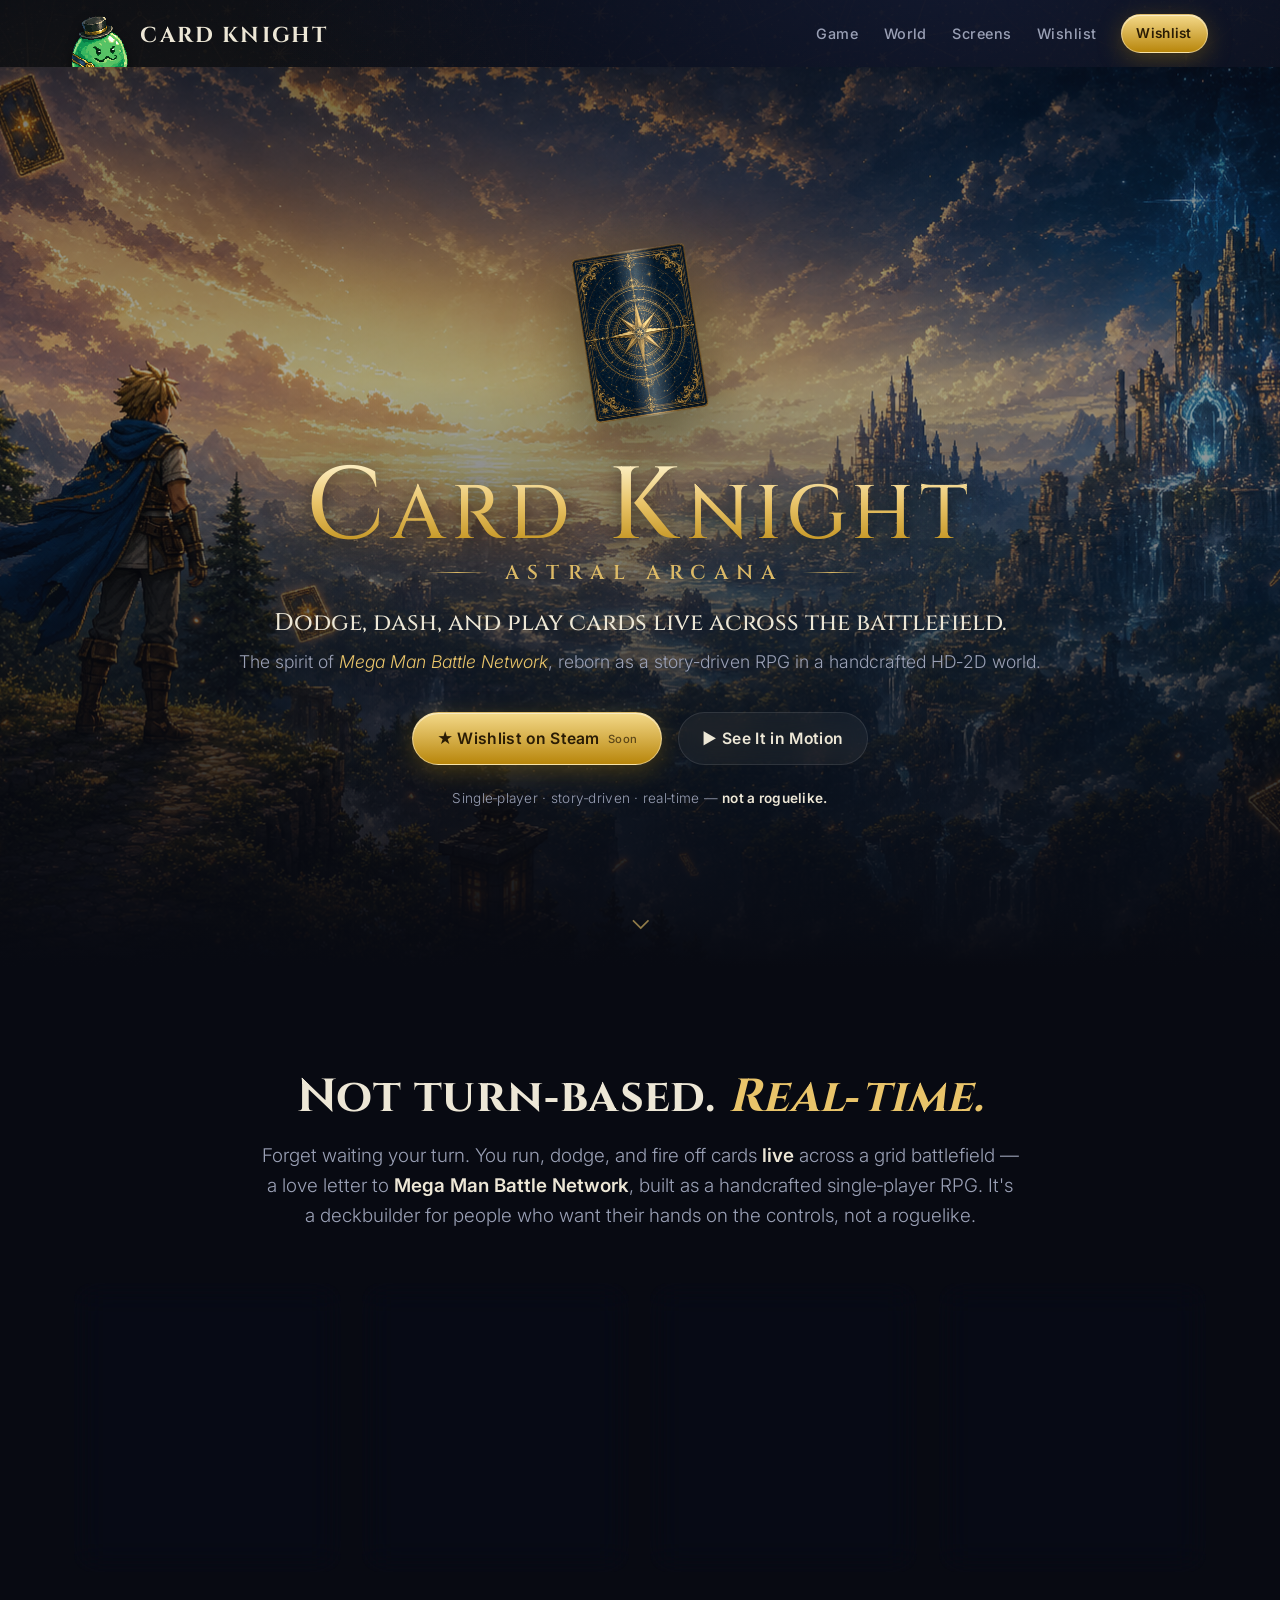
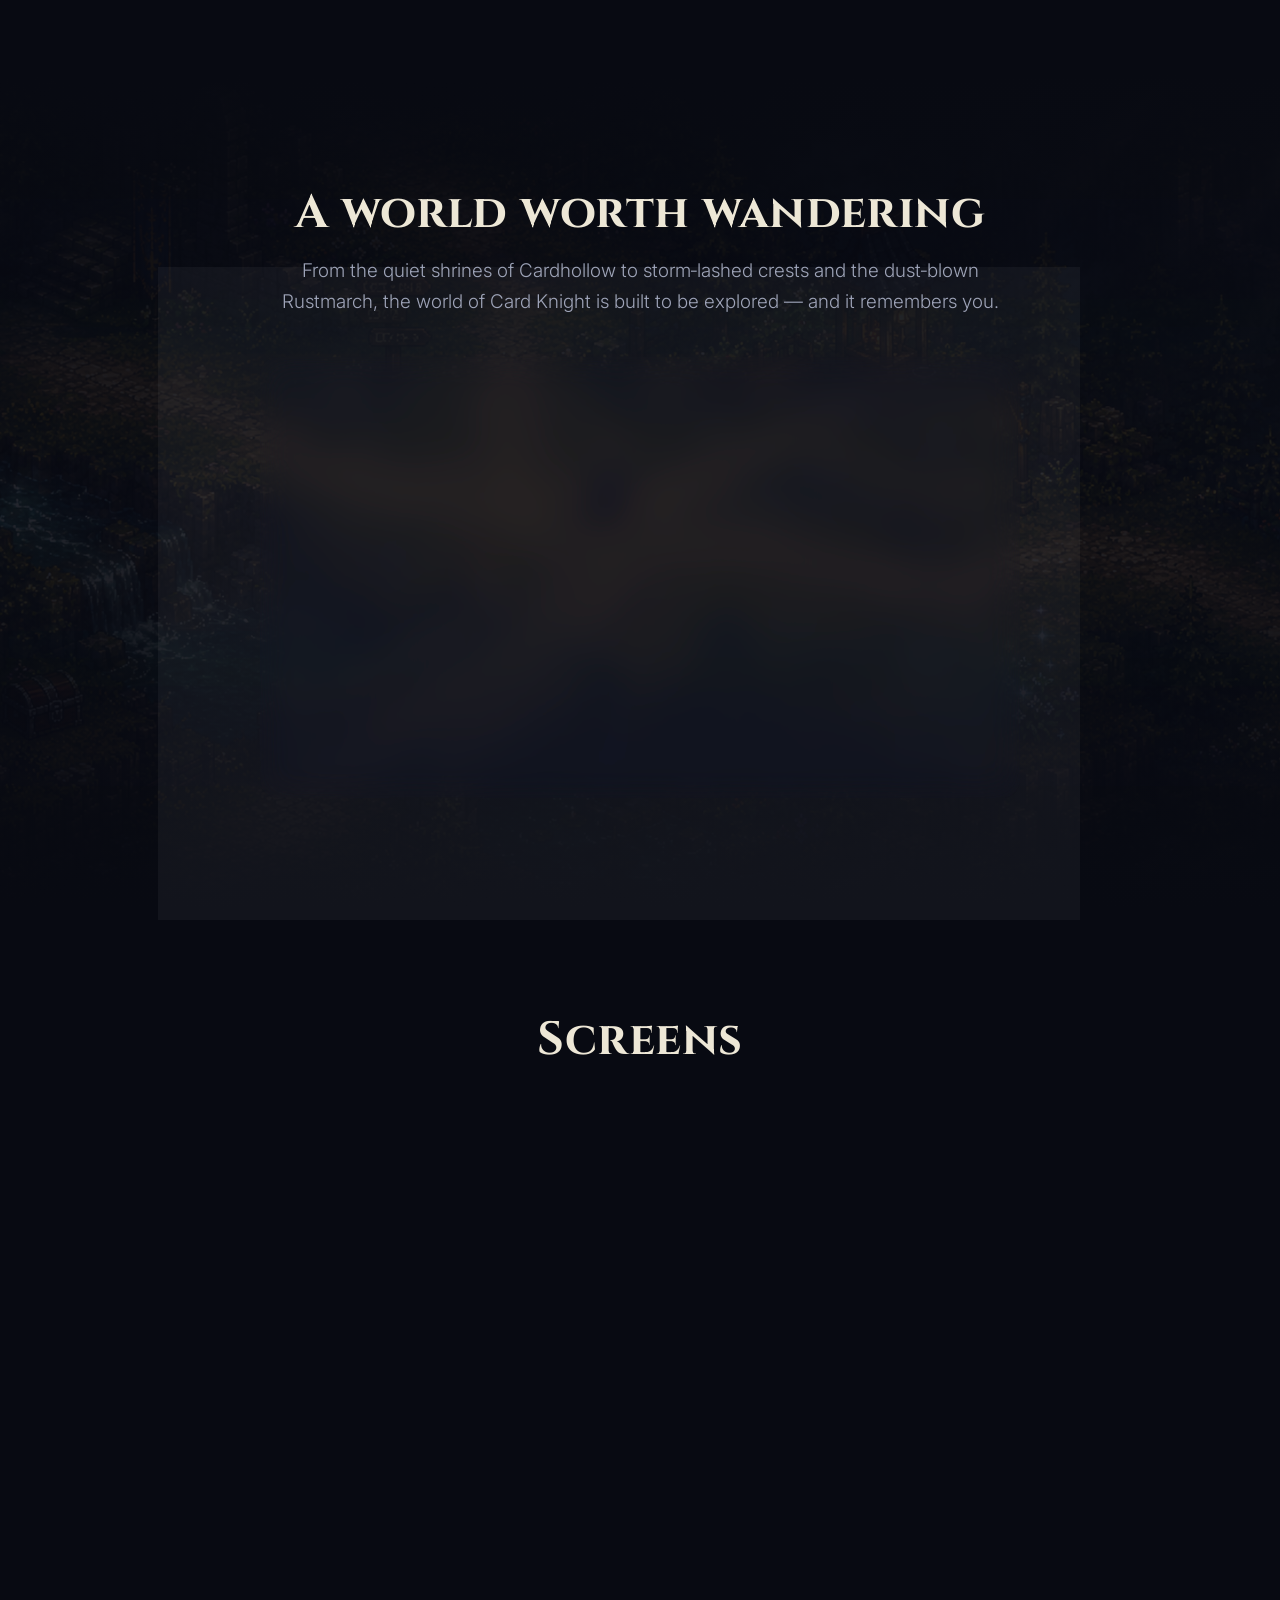
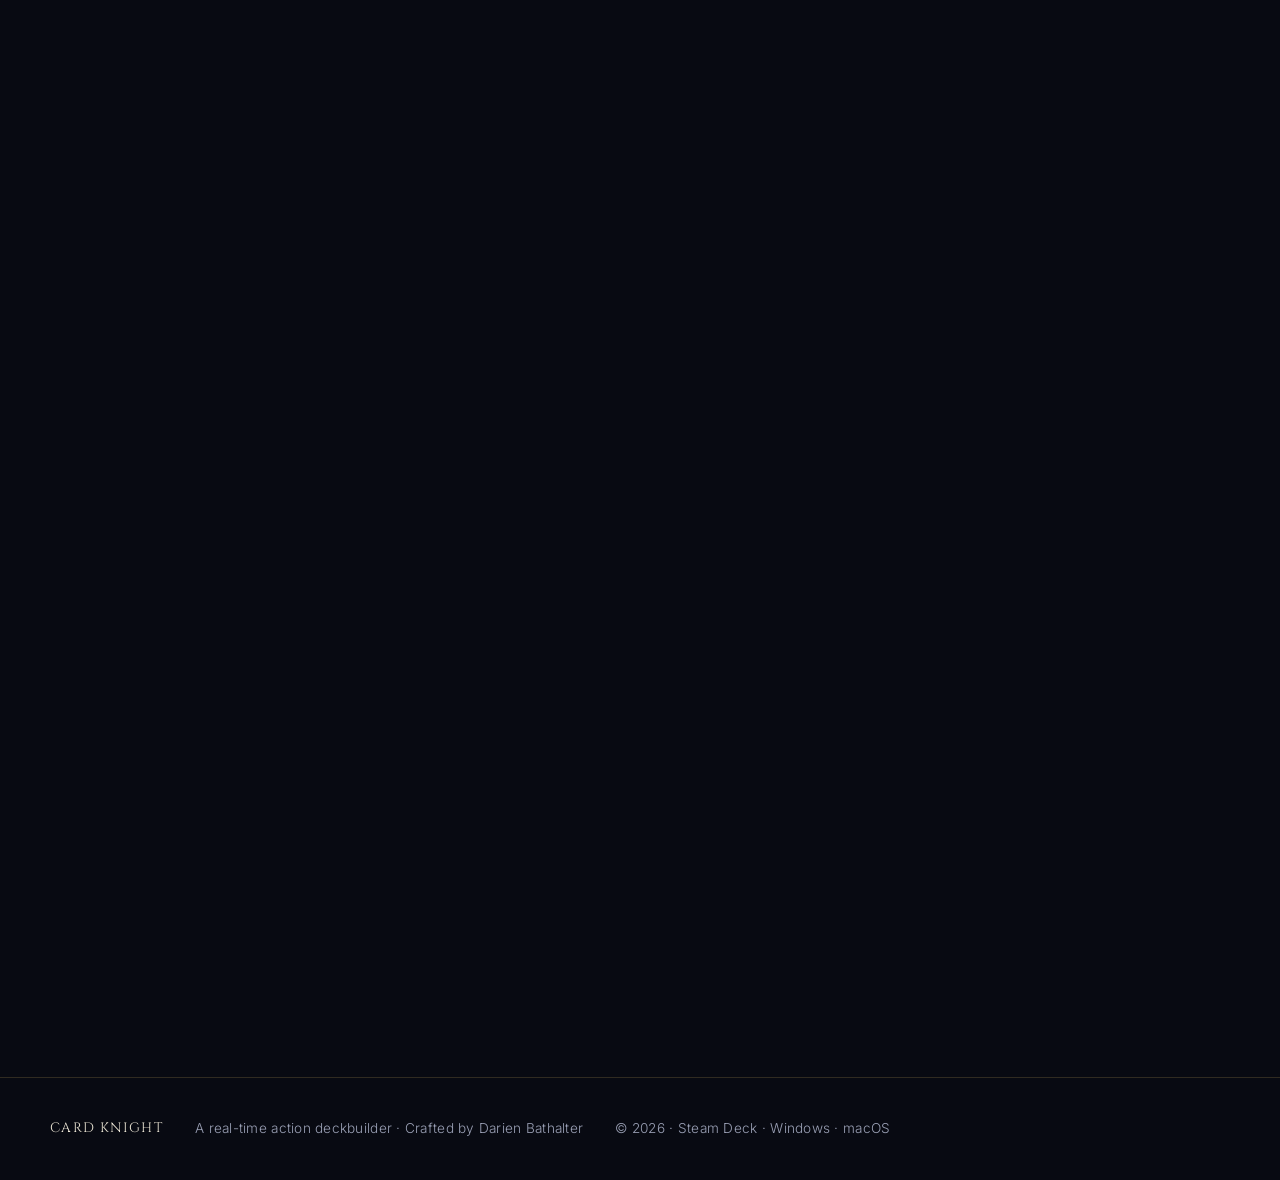
==== index.html @ 79efa93a "Remove real-time action deckbuilder eyebrow pill below the title" ====
<!DOCTYPE html>
<html lang="en">
<head>
<meta charset="UTF-8" />
<meta name="viewport" content="width=device-width, initial-scale=1.0" />
<title>Card Knight — A Real-Time Action Deckbuilder RPG</title>
<meta name="description" content="Card Knight is a real-time action deckbuilder RPG in a handcrafted HD-2D world — the spirit of Mega Man Battle Network, reborn as a story-driven adventure. Wishlist on Steam." />

<!-- Open Graph / social -->
<meta property="og:title" content="Card Knight — A Real-Time Action Deckbuilder RPG" />
<meta property="og:description" content="Real-time card combat in a handcrafted HD-2D world — the spirit of Battle Network, reborn. Wishlist on Steam." />
<meta property="og:type" content="website" />
<meta property="og:url" content="https://cardknightgame.com/" />
<meta property="og:image" content="https://cardknightgame.com/assets/img/keyart.png" />
<meta property="og:image:width" content="1536" />
<meta property="og:image:height" content="1024" />
<meta name="twitter:card" content="summary_large_image" />
<meta name="twitter:image" content="https://cardknightgame.com/assets/img/keyart.png" />

<link rel="icon" type="image/png" href="assets/img/card_back.png" />
<link rel="preconnect" href="https://fonts.googleapis.com" />
<link rel="preconnect" href="https://fonts.gstatic.com" crossorigin />
<link href="https://fonts.googleapis.com/css2?family=Cinzel:wght@500;600;700&family=Inter:wght@300;400;500;600&display=swap" rel="stylesheet" />
<link rel="stylesheet" href="styles.css" />
</head>
<body>

<!-- ===== NAV ===== -->
<header class="nav" id="nav">
  <div class="nav-inner">
    <a href="#top" class="nav-brand">
      <span class="nav-mascot-wrap"><img src="assets/img/mascot.png" class="nav-mascot px" alt="Sir Reginald Slime" /></span>
      <span class="brand-name">CARD KNIGHT</span>
    </a>
    <nav class="nav-links">
      <a href="#features">Game</a>
      <a href="#world">World</a>
      <a href="#screens">Screens</a>
      <a href="#support">Wishlist</a>
    </nav>
    <a href="#support" class="btn btn-gold btn-sm">Wishlist</a>
  </div>
</header>

<!-- ===== HERO ===== -->
<section class="hero" id="top">
  <div class="hero-bg" style="background-image:url('assets/img/hero.png')"></div>
  <div class="hero-veil"></div>
  <div class="hero-content">
    <canvas class="spincard hero-card" width="320" height="320" aria-hidden="true"></canvas>
    <h1 class="wordmark">
      <span class="wm-title">C<span class="sc">ARD</span> K<span class="sc">NIGHT</span></span>
      <span class="wm-sub">Astral Arcana</span>
    </h1>
    <p class="tagline">Dodge, dash, and play cards live across the battlefield.</p>
    <p class="subtag">The spirit of <em>Mega Man Battle Network</em>, reborn as a story&#8209;driven RPG in a handcrafted HD&#8209;2D world.</p>
    <div class="hero-cta">
      <a href="#support" class="btn btn-gold">★ Wishlist on Steam <small>Soon</small></a>
      <a href="#features" class="btn btn-glass">▶ See It in Motion</a>
    </div>
    <p class="hero-note">Single&#8209;player &middot; story&#8209;driven &middot; real&#8209;time — <strong>not a roguelike.</strong></p>
  </div>
  <a href="#features" class="scroll-cue" aria-label="Scroll down">⌄</a>
</section>

<!-- ===== FEATURES ===== -->
<section class="section" id="features">
  <div class="section-head reveal">
    <h2>Not turn&#8209;based. <em>Real&#8209;time.</em></h2>
    <p class="lede">Forget waiting your turn. You run, dodge, and fire off cards <strong>live</strong> across a grid battlefield — a love letter to <strong>Mega Man Battle Network</strong>, built as a handcrafted single&#8209;player RPG. It's a deckbuilder for people who want their hands on the controls, not a roguelike.</p>
  </div>
  <div class="feature-grid">
    <article class="glass feature reveal">
      <img class="feature-icon px" src="assets/img/icon_combat.png" alt="" />
      <h3>Action Deck Combat</h3>
      <p>Sling spells and steel in real time. Position matters, timing matters, and your deck is your arsenal.</p>
    </article>
    <article class="glass feature reveal">
      <img class="feature-icon px" src="assets/img/icon_world.png" alt="" />
      <h3>A Handcrafted World</h3>
      <p>Explore towns, forests, harbors and rune&#8209;lit ruins — every tile placed by hand in lush HD&#8209;2D pixel art.</p>
    </article>
    <article class="glass feature reveal">
      <img class="feature-icon px" src="assets/img/icon_deck.png" alt="" />
      <h3>Build Your Legend</h3>
      <p>Collect, craft and customize a deck that fits your style. Discover synergies that turn the tide.</p>
    </article>
    <article class="glass feature reveal">
      <img class="feature-icon px" src="assets/img/icon_voice.png" alt="" />
      <h3>A Story, Voiced</h3>
      <p>Meet a cast of characters with voiced, fully&#8209;editable dialogue across a story&#8209;driven campaign.</p>
    </article>
  </div>
</section>

<!-- ===== WORLD / SHOWCASE ===== -->
<section class="section showcase" id="world">
  <div class="showcase-bg" style="background-image:url('assets/img/concept_forest.png')"></div>
  <div class="showcase-veil"></div>
  <div class="showcase-inner">
    <div class="showcase-text reveal">
      <h2>A world worth wandering</h2>
      <p class="lede">From the quiet shrines of Cardhollow to storm&#8209;lashed crests and the dust&#8209;blown Rustmarch, the world of Card Knight is built to be explored — and it remembers you.</p>
    </div>
    <div class="glass feature-wide reveal">
      <img src="assets/img/oden.png" alt="Oden, the hero" class="px hero-char" />
      <div>
        <h3>Meet Oden</h3>
        <p>A young adventurer who stumbles into a destiny written in cards. Guide him from a humble shrine&#8209;town to the heart of an unraveling kingdom.</p>
      </div>
    </div>
  </div>
</section>

<!-- ===== SCREENS ===== -->
<section class="section" id="screens">
  <div class="section-head reveal">
    <h2>Screens</h2>
  </div>
  <div class="gallery">
    <figure class="glass shot reveal"><img src="assets/shots/overworld.png" class="px" alt="Overworld town of Cardhollow" /><figcaption>Cardhollow — your first home</figcaption></figure>
    <figure class="glass shot reveal"><img src="assets/shots/battle.png" class="px" alt="Real-time card battle" /><figcaption>Real&#8209;time card combat</figcaption></figure>
    <figure class="glass shot reveal"><img src="assets/shots/stormcrest.png" class="px" alt="Stormcrest in the rain" /><figcaption>Stormcrest in the rain</figcaption></figure>
    <figure class="glass shot reveal"><img src="assets/shots/harbor.png" class="px" alt="Dust storms on the Rustmarch" /><figcaption>Dust storms on the Rustmarch</figcaption></figure>
    <figure class="glass shot reveal"><img src="assets/shots/dialogue.png" class="px" alt="Voiced dialogue" /><figcaption>Voiced, characterful dialogue</figcaption></figure>
    <figure class="glass shot reveal"><img src="assets/shots/veilgate.png" class="px" alt="Veilgate, City of the Old Card Order" /><figcaption>Veilgate, City of the Old Card Order</figcaption></figure>
  </div>
</section>

<!-- ===== SUPPORT / CTA ===== -->
<section class="section support" id="support">
  <div class="glass cta-panel reveal">
    <img src="assets/img/icon_deck.png" alt="" class="cta-card px" />
    <h2>Wishlist Card Knight on Steam</h2>
    <p class="lede">Wishlisting is the single biggest thing you can do to help — it tells Steam to show the game to more players at launch. One click. That's the whole ask.</p>
    <div class="cta-row">
      <a href="#" class="btn btn-gold soon" id="steam-btn" data-msg="The Steam page is coming soon — wishlist link drops here at launch.">★ Wishlist on Steam <small>Coming Soon</small></a>
      <a href="#" class="btn btn-glass soon" data-msg="YouTube channel coming soon!">▶ Watch on YouTube</a>
      <a href="#" class="btn btn-glass soon" data-msg="Discord invite coming soon!">✦ Join the Discord</a>
    </div>
  </div>
</section>

<!-- ===== FOOTER ===== -->
<footer class="footer">
  <div class="footer-inner">
    <span>CARD KNIGHT</span>
    <span class="muted">A real-time action deckbuilder · Crafted by Darien Bathalter</span>
    <span class="muted">© <span id="yr"></span> · Steam Deck · Windows · macOS</span>
  </div>
</footer>

<!-- ===== Screenshot lightbox ===== -->
<div class="lightbox" id="lightbox" aria-hidden="true">
  <button class="lightbox-close" id="lightbox-close" aria-label="Close">&#10005;</button>
  <figure class="lightbox-inner">
    <img id="lightbox-img" class="px" src="" alt="" />
    <figcaption id="lightbox-cap"></figcaption>
  </figure>
</div>

<script src="main.js"></script>
</body>
</html>
---- styles.css ----
/* ===== Card Knight — landing ===== */
@font-face{font-family:'VT323';src:url('assets/fonts/VT323.ttf') format('truetype');font-display:swap}
@font-face{font-family:'PressStart2P';src:url('assets/fonts/PressStart2P.ttf') format('truetype');font-display:swap}
:root{
  --bg:#080a12;
  --bg2:#0d1020;
  --ink:#ede7d6;
  --muted:#9aa0b5;
  --gold:#e9c46a;
  --gold-deep:#b8860b;
  --line:rgba(233,196,106,.18);
  --glass:rgba(255,255,255,.045);
  --glass-brd:rgba(255,255,255,.10);
  --maxw:1180px;
  --r:18px;
  --serif:'Cinzel',Georgia,serif;             /* title / heading serif */
  --pixel:'VT323',monospace;                  /* in-game pixel label font */
}
*{box-sizing:border-box;margin:0;padding:0}
html{scroll-behavior:smooth}
body{
  background:
    radial-gradient(1200px 700px at 75% -5%, rgba(60,80,160,.18), transparent 60%),
    radial-gradient(900px 600px at 10% 20%, rgba(184,134,11,.08), transparent 55%),
    var(--bg);
  background-attachment:fixed;
  color:var(--ink);
  font-family:'Inter',system-ui,sans-serif;
  font-weight:300;
  line-height:1.6;
  overflow-x:clip;   /* clip (not hidden) so it doesn't break the sticky navbar */
}
body::before{ /* subtle texture overlay */
  content:"";position:fixed;inset:0;z-index:0;pointer-events:none;
  background-image:url('assets/img/bg_texture.png');
  background-size:cover;opacity:.10;mix-blend-mode:screen;
}
img{display:block;max-width:100%}
.px{image-rendering:pixelated;image-rendering:crisp-edges}
a{color:inherit;text-decoration:none}
h1,h2,h3{font-family:var(--serif);font-weight:700;line-height:1.15;letter-spacing:.01em}
em{font-style:italic;color:var(--gold)}
strong{font-weight:600;color:var(--ink)}
section,header,footer{position:relative;z-index:1}

/* ===== Buttons ===== */
.btn{
  display:inline-flex;align-items:center;gap:.5em;
  padding:.85em 1.5em;border-radius:999px;
  font-family:'Inter',sans-serif;font-weight:600;font-size:.98rem;
  letter-spacing:.02em;cursor:pointer;border:1px solid transparent;
  transition:transform .2s ease, box-shadow .3s ease, background .3s ease;
  white-space:nowrap;
}
.btn small{font-weight:500;opacity:.7;font-size:.72em;letter-spacing:.04em}
.btn-sm{padding:.55em 1.1em;font-size:.85rem}
.btn-gold{
  background:linear-gradient(180deg,#f4d98a,var(--gold-deep));
  color:#2a1c05;border-color:rgba(255,240,200,.5);
  box-shadow:0 6px 24px rgba(184,134,11,.35), inset 0 1px 0 rgba(255,255,255,.5);
}
.btn-gold:hover{transform:translateY(-2px);box-shadow:0 10px 32px rgba(233,196,106,.5), inset 0 1px 0 rgba(255,255,255,.6)}
.btn-glass{
  background:var(--glass);color:var(--ink);
  border:1px solid var(--glass-brd);backdrop-filter:blur(10px);
}
.btn-glass:hover{transform:translateY(-2px);border-color:var(--line);background:rgba(233,196,106,.08)}

/* ===== Glass primitive ===== */
.glass{
  background:var(--glass);
  border:1px solid var(--glass-brd);
  backdrop-filter:blur(16px) saturate(140%);
  -webkit-backdrop-filter:blur(16px) saturate(140%);
  border-radius:var(--r);
  box-shadow:0 10px 40px rgba(0,0,0,.45), inset 0 1px 0 rgba(255,255,255,.06);
}

/* ===== Nav ===== */
.nav{position:sticky;top:0;z-index:50;overflow:hidden;transition:background .15s ease,border-color .15s ease}
.nav.scrolled{background:rgba(8,10,18,.72);backdrop-filter:blur(14px);border-bottom:1px solid var(--line)}
.nav-inner{position:relative;max-width:var(--maxw);margin:0 auto;display:flex;align-items:center;gap:1.5rem;padding:.9rem 1.4rem}
.nav-brand{display:flex;align-items:center;gap:.6rem;padding-left:68px;line-height:1;font-family:var(--serif);font-weight:700;letter-spacing:.1em;font-size:1.35rem}
.brand-name{display:inline-block;transform:translateY(.08em)}  /* optically center caps (empty descender sits low) */
.nav-links{margin-left:auto;display:flex;gap:1.6rem}
.nav-links a{color:var(--muted);font-size:.9rem;font-weight:500;letter-spacing:.03em;transition:color .2s}
.nav-links a:hover{color:var(--gold)}

/* ===== Hero ===== */
.hero{min-height:100vh;display:flex;flex-direction:column;align-items:center;justify-content:center;text-align:center;padding:7rem 1.5rem 5rem;overflow:hidden}
.hero-bg{position:absolute;inset:-4% ;background-size:cover;background-position:center 30%;z-index:-2;transform:scale(1.05);animation:drift 30s ease-in-out infinite alternate}
@keyframes drift{to{transform:scale(1.12) translateY(-12px)}}
.hero-veil{position:absolute;inset:0;z-index:-1;
  background:linear-gradient(180deg,rgba(8,10,18,.55) 0%,rgba(8,10,18,.35) 35%,rgba(8,10,18,.85) 85%,var(--bg) 100%);}
.hero-content{max-width:880px}
.badge{display:inline-block;font-family:var(--pixel);font-size:.92rem;letter-spacing:.2em;text-transform:uppercase;
  color:var(--gold);padding:.45em 1.2em;border:1px solid var(--line);border-radius:999px;background:rgba(233,196,106,.06);backdrop-filter:blur(6px);margin-bottom:1.6rem}
.wordmark{display:flex;flex-direction:column;align-items:center;gap:.35rem;margin:0 auto 0}
.wm-title{
  font-family:var(--serif);font-weight:500;text-transform:uppercase;
  font-size:clamp(3rem,9.2vw,6.4rem);line-height:.95;letter-spacing:.06em;
  background:linear-gradient(180deg,#fff4cf 0%,var(--gold) 45%,var(--gold-deep) 100%);
  -webkit-background-clip:text;background-clip:text;color:transparent;
  filter:drop-shadow(0 3px 10px rgba(0,0,0,.6)) drop-shadow(0 0 22px rgba(233,196,106,.25));
}
.wm-title .sc{ font-size:.74em; }   /* small caps — smaller than the leading caps */
.wm-sub{
  font-family:var(--serif);font-weight:600;color:var(--gold);
  font-size:clamp(.8rem,2.2vw,1.25rem);letter-spacing:.42em;text-transform:uppercase;
  padding-left:.42em;opacity:.92;
  display:flex;align-items:center;gap:.9em;
}
.wm-sub::before,.wm-sub::after{content:"";height:1px;width:clamp(20px,6vw,60px);
  background:linear-gradient(90deg,transparent,var(--gold),transparent)}

/* ===== Mascot (Sir Reginald Slime) ===== */
/* wrapper holds the horizontal flip + position; img holds the animation */
.nav-mascot-wrap{position:absolute;left:1.4rem;bottom:-13px;line-height:0;cursor:pointer;
  transform:scaleX(-1);transform-origin:bottom center}
.nav-mascot{display:block;height:64px;width:auto;transform-origin:bottom center;
  animation:slime-bob 2.6s ease-in-out infinite;
  filter:drop-shadow(0 5px 5px rgba(0,0,0,.55))}
@keyframes slime-bob{
  0%,100%{transform:translateY(0) scaleY(1) scaleX(1)}
  50%{transform:translateY(-3px) scaleY(1.05) scaleX(.97)}
}
.nav-mascot-wrap:hover .nav-mascot{animation:slime-hop .5s ease}
@keyframes slime-hop{
  0%{transform:translateY(0) scaleY(1)}
  30%{transform:translateY(2px) scaleY(.82) scaleX(1.12)}   /* squash */
  60%{transform:translateY(-7px) scaleY(1.12) scaleX(.9)}   /* stretch + leap */
  100%{transform:translateY(0) scaleY(1)}
}

/* speech bubble (fixed, so it escapes the nav's overflow:hidden) */
.mascot-bubble{position:fixed;z-index:60;max-width:240px;
  font-family:var(--serif);font-size:.92rem;font-weight:500;color:var(--ink);
  padding:.7em 1em;border-radius:14px;
  background:rgba(18,20,32,.86);border:1px solid var(--line);
  backdrop-filter:blur(10px);box-shadow:0 10px 30px rgba(0,0,0,.5);
  opacity:0;transform:translateY(-6px) scale(.96);transform-origin:top left;
  transition:opacity .2s ease,transform .2s ease;pointer-events:none}
.mascot-bubble.show{opacity:1;transform:translateY(0) scale(1)}
.mascot-bubble::before{content:"";position:absolute;top:-7px;left:22px;width:12px;height:12px;
  background:inherit;border-left:1px solid var(--line);border-top:1px solid var(--line);
  transform:rotate(45deg)}

/* ===== Spinning card (canvas) ===== */
.spincard{display:block}
.hero-card{width:clamp(190px,30vw,270px);height:clamp(190px,30vw,270px);margin:-3.4rem auto -0.9rem;
  filter:drop-shadow(0 12px 30px rgba(0,0,0,.55))}
.tagline{font-family:var(--serif);font-size:clamp(1.05rem,2.4vw,1.5rem);color:var(--ink);margin-top:1.2rem;font-weight:500}
.subtag{color:var(--muted);font-size:clamp(.95rem,1.6vw,1.1rem);margin-top:.4rem}
.hero-cta{display:flex;gap:1rem;justify-content:center;flex-wrap:wrap;margin-top:2.2rem}
.hero-note{margin-top:1.4rem;color:var(--muted);font-size:.85rem;letter-spacing:.02em}
.scroll-cue{position:absolute;bottom:1.6rem;left:50%;transform:translateX(-50%);font-size:1.8rem;color:var(--gold);opacity:.6;animation:bob 2s ease-in-out infinite}
@keyframes bob{50%{transform:translate(-50%,8px)}}

/* ===== Sections ===== */
.section{max-width:var(--maxw);margin:0 auto;padding:6.5rem 1.5rem}
.section-head{text-align:center;max-width:760px;margin:0 auto 3.2rem}
.section-head h2,.support h2,.showcase-text h2,.cta-panel h2{font-size:clamp(1.9rem,4vw,2.9rem)}
.lede{color:var(--muted);font-size:clamp(1rem,1.6vw,1.18rem);margin-top:1rem}

/* Features */
.feature-grid{display:grid;grid-template-columns:repeat(auto-fit,minmax(240px,1fr));gap:1.3rem}
.feature{padding:2rem 1.7rem;transition:transform .3s,border-color .3s}
.feature:hover{transform:translateY(-6px);border-color:var(--line)}
.feature-icon{width:58px;height:58px;object-fit:contain;margin-bottom:.9rem;
  filter:drop-shadow(0 3px 10px rgba(0,0,0,.5))}
.feature h3{font-size:1.22rem;margin-bottom:.5rem}
.feature p{color:var(--muted);font-size:.95rem}

/* Showcase */
.showcase{max-width:none;padding:0}
.showcase-inner{max-width:var(--maxw);margin:0 auto;padding:7rem 1.5rem;display:grid;gap:2.5rem}
.showcase-bg{position:absolute;inset:0;background-size:cover;background-position:center;z-index:-2;opacity:.4}
.showcase-veil{position:absolute;inset:0;z-index:-1;background:linear-gradient(180deg,var(--bg),rgba(8,10,18,.7) 50%,var(--bg))}
.showcase-text{text-align:center;max-width:720px;margin:0 auto}
.feature-wide{display:flex;align-items:center;gap:2rem;padding:2rem;max-width:760px;margin:0 auto}
.feature-wide h3{font-size:1.4rem;margin-bottom:.5rem}
.feature-wide p{color:var(--muted)}
.feature-wide{overflow:visible}
.hero-char{width:clamp(228px,34vw,312px);flex-shrink:0;
  margin:-3rem -0.3rem -3rem -2.8rem;   /* spill out over the panel's top & left edge */
  filter:drop-shadow(0 16px 30px rgba(0,0,0,.55))}

/* Gallery */
.gallery{display:grid;grid-template-columns:repeat(auto-fit,minmax(320px,1fr));gap:1.3rem}
.shot{overflow:hidden;padding:0;cursor:pointer;transition:transform .3s,border-color .3s}
.shot:hover{transform:translateY(-6px) scale(1.01);border-color:var(--line)}
.shot img{width:100%;aspect-ratio:16/10;object-fit:cover;border-bottom:1px solid var(--glass-brd)}
.shot figcaption{padding:.9rem 1.1rem;font-size:.92rem;color:var(--gold);font-family:var(--serif);font-weight:500;letter-spacing:.05em}

/* ===== Lightbox ===== */
.lightbox{position:fixed;inset:0;z-index:100;display:flex;align-items:center;justify-content:center;
  padding:5vmin;background:rgba(5,6,12,.84);backdrop-filter:blur(8px);
  opacity:0;pointer-events:none;transition:opacity .25s ease}
.lightbox.open{opacity:1;pointer-events:auto}
.lightbox-inner{display:flex;flex-direction:column;align-items:center;gap:.9rem;
  transform:scale(.96);transition:transform .25s ease}
.lightbox.open .lightbox-inner{transform:scale(1)}
.lightbox-inner img{max-width:92vw;max-height:80vh;object-fit:contain;
  border:1px solid var(--line);border-radius:10px;box-shadow:0 24px 70px rgba(0,0,0,.65)}
.lightbox-inner figcaption{font-family:var(--serif);color:var(--gold);font-size:1.1rem;
  font-weight:500;letter-spacing:.05em;text-align:center}
.lightbox-close{position:fixed;top:1.2rem;right:1.4rem;width:46px;height:46px;border-radius:50%;
  display:flex;align-items:center;justify-content:center;font-size:1.2rem;cursor:pointer;
  background:var(--glass);border:1px solid var(--glass-brd);color:var(--ink);backdrop-filter:blur(10px);
  transition:color .2s,border-color .2s}
.lightbox-close:hover{color:var(--gold);border-color:var(--line)}

/* Support */
.support{display:flex;justify-content:center}
.cta-panel{text-align:center;max-width:780px;padding:3.2rem 2.4rem}
.cta-card{width:88px;margin:0 auto 1.5rem;border-radius:8px;box-shadow:0 8px 28px rgba(0,0,0,.5)}
.cta-row{display:flex;gap:1rem;justify-content:center;flex-wrap:wrap;margin-top:2rem}

/* Footer */
.footer{border-top:1px solid var(--line);margin-top:3rem;padding:2.5rem 1.5rem}
.footer-inner{max-width:var(--maxw);margin:0 auto;display:flex;flex-wrap:wrap;gap:.6rem 2rem;align-items:center;font-family:var(--serif);letter-spacing:.1em;font-size:.85rem}
.footer-inner .muted{font-family:'Inter';letter-spacing:.02em}
.muted{color:var(--muted)}

/* Reveal animation */
.reveal{opacity:0;transform:translateY(24px);transition:opacity .7s ease,transform .7s ease}
.reveal.in{opacity:1;transform:none}

@media (max-width:680px){
  .nav-links{display:none}
  .feature-wide{flex-direction:column;text-align:center}
  .hero-char{margin:-2.8rem auto -1rem;width:clamp(205px,62vw,266px)}
  .section{padding:4.5rem 1.2rem}
}
@media (prefers-reduced-motion:reduce){
  *{animation:none!important}
  .reveal{opacity:1;transform:none}
}
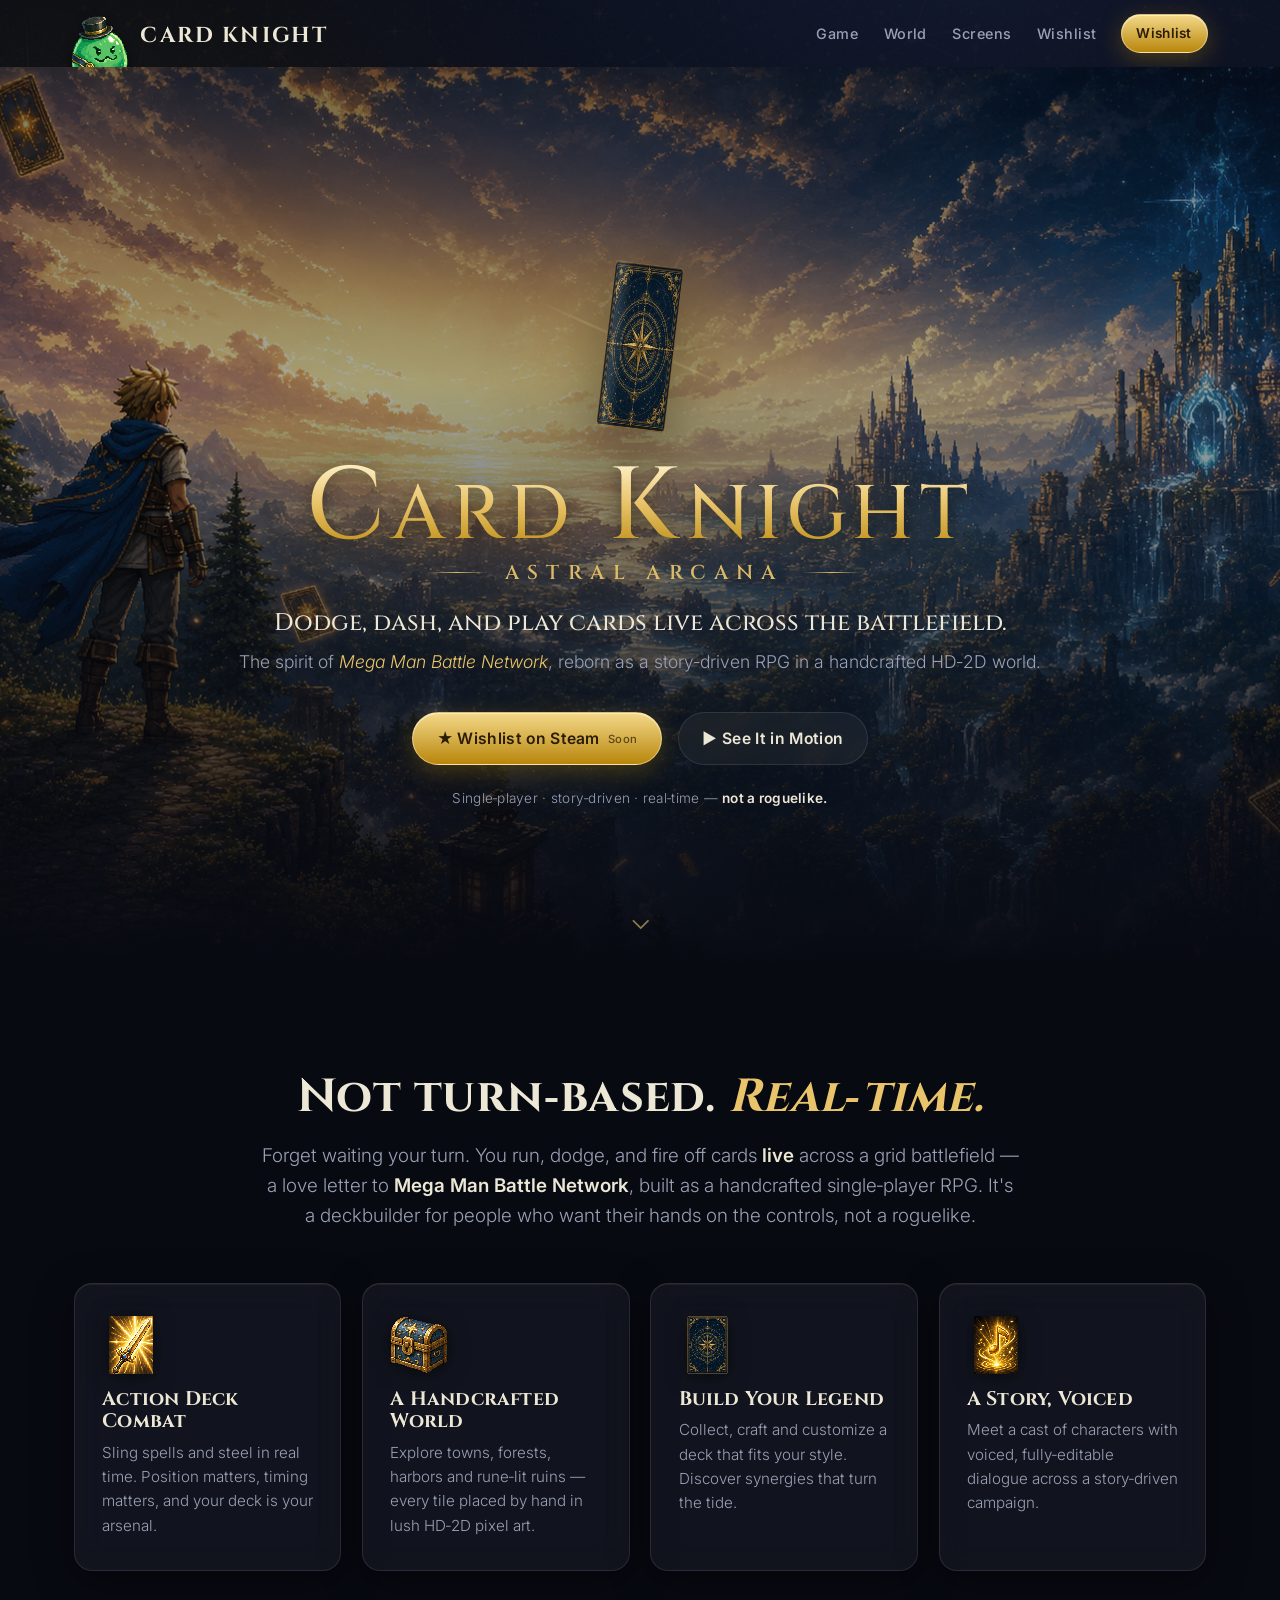
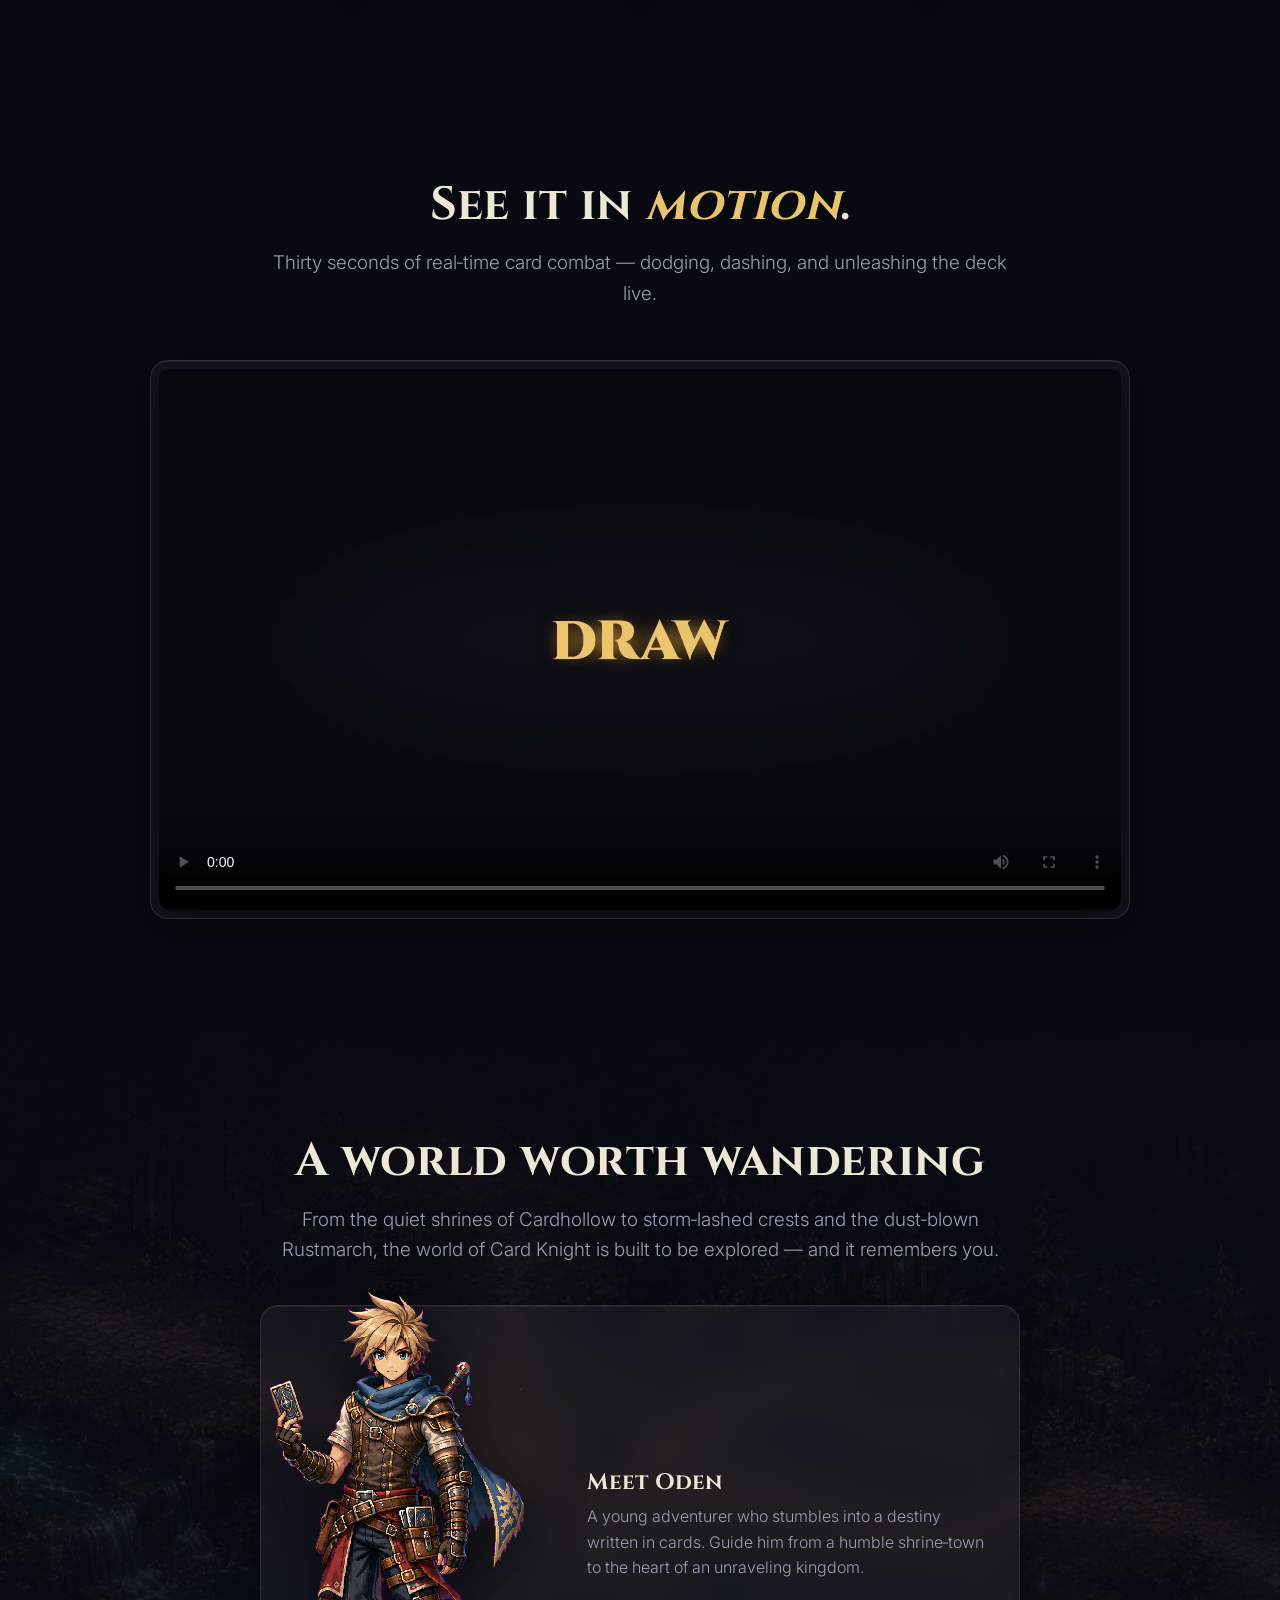
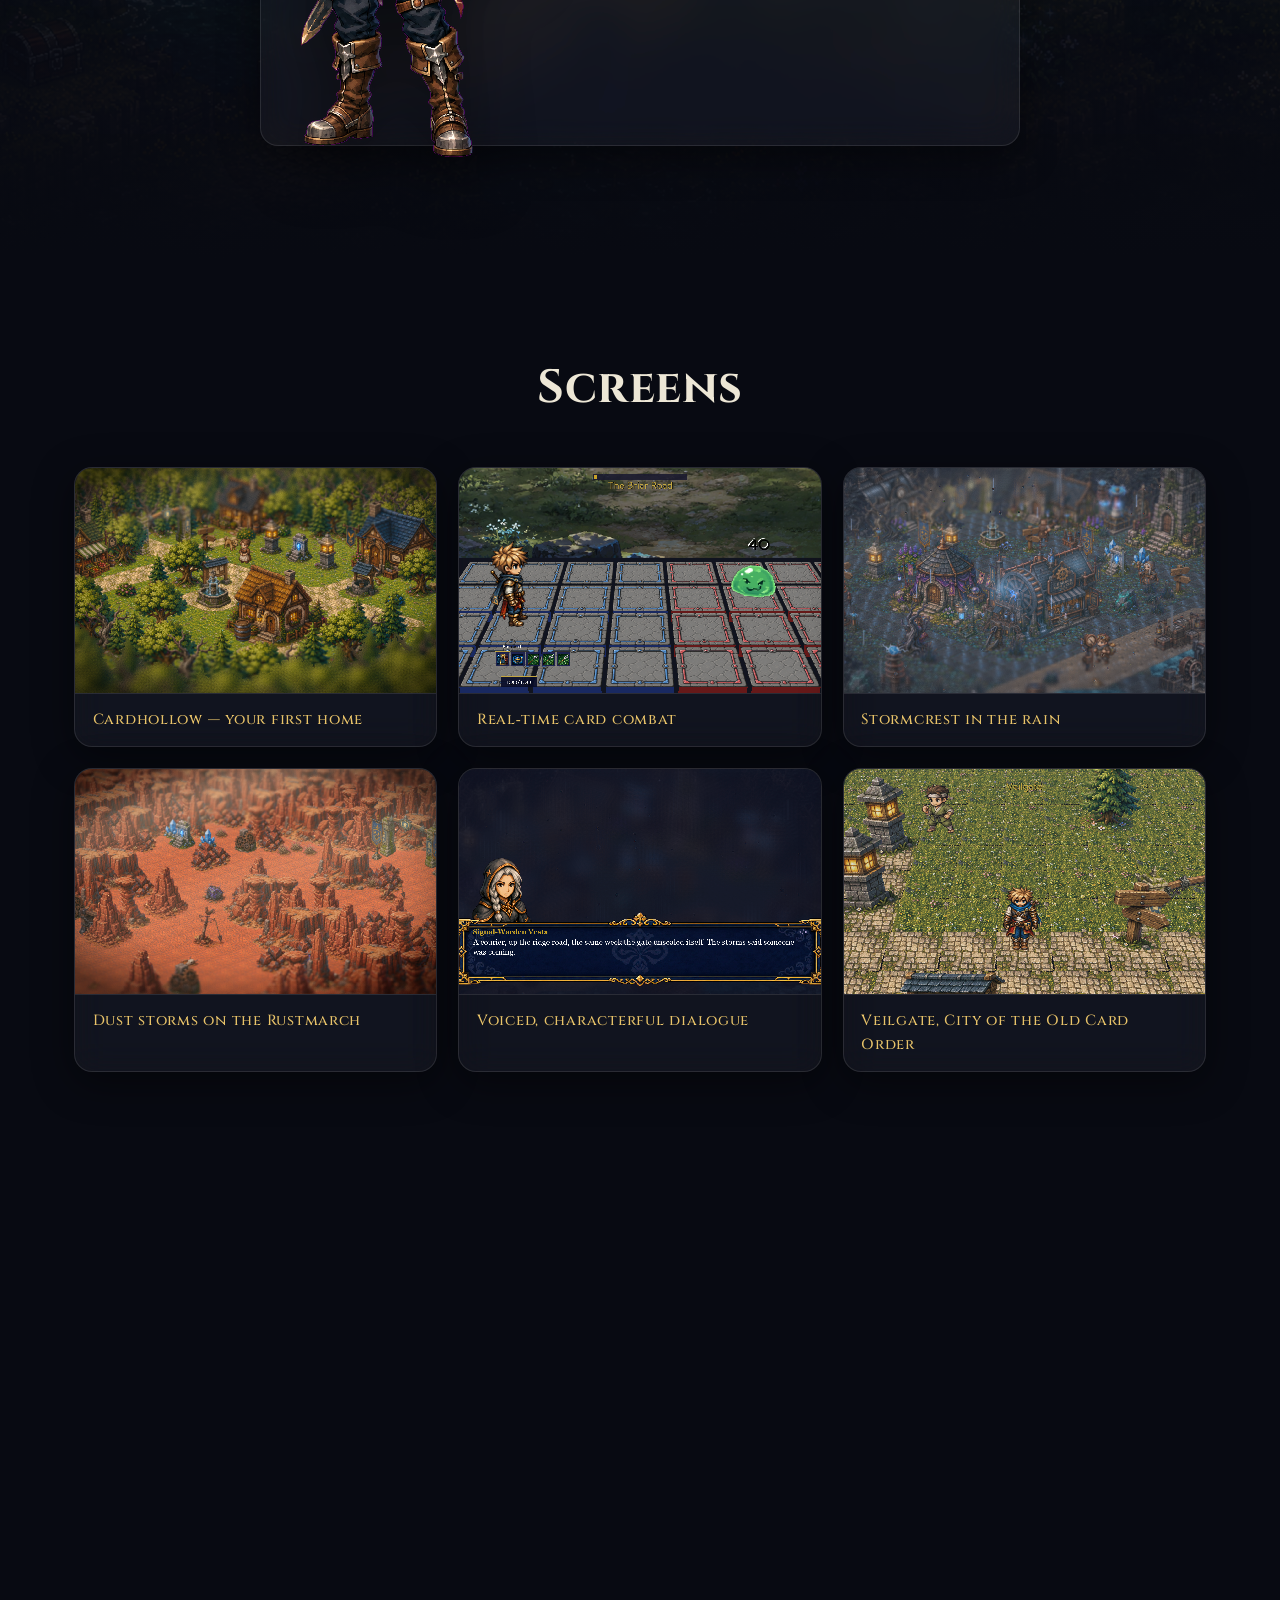
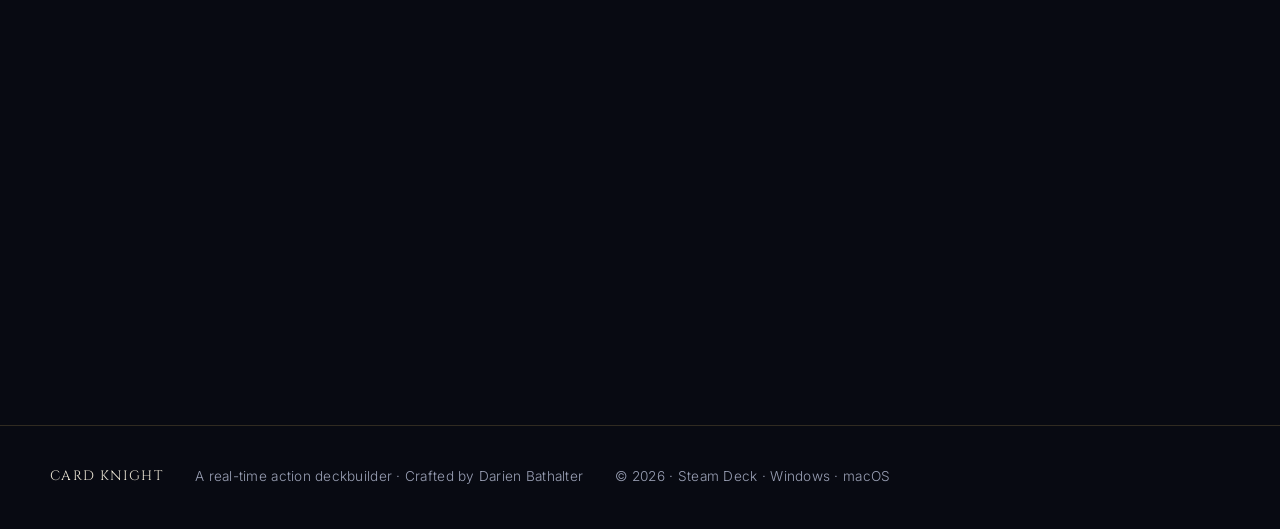
==== commit 5610d89a: "Add combat supercut video section (real-time gameplay showcase) Co-Authored-By: Claude Opus 4.8 <nor" ====
--- a/index.html
+++ b/index.html
@@ -93,6 +93,20 @@
   </div>
 </section>
 
+<!-- ===== VIDEO / COMBAT SUPERCUT ===== -->
+<section class="section video-section" id="combat">
+  <div class="section-head reveal">
+    <h2>See it in <em>motion</em>.</h2>
+    <p class="lede">Thirty seconds of real&#8209;time card combat &mdash; dodging, dashing, and unleashing the deck live.</p>
+  </div>
+  <figure class="glass video-frame reveal">
+    <video controls playsinline preload="metadata" poster="assets/video/combat_poster.jpg">
+      <source src="assets/video/combat_supercut.mp4" type="video/mp4" />
+      Your browser doesn&rsquo;t support embedded video.
+    </video>
+  </figure>
+</section>
+
 <!-- ===== WORLD / SHOWCASE ===== -->
 <section class="section showcase" id="world">
   <div class="showcase-bg" style="background-image:url('assets/img/concept_forest.png')"></div>
--- a/styles.css
+++ b/styles.css
@@ -192,6 +192,12 @@
 .shot img{width:100%;aspect-ratio:16/10;object-fit:cover;border-bottom:1px solid var(--glass-brd)}
 .shot figcaption{padding:.9rem 1.1rem;font-size:.92rem;color:var(--gold);font-family:var(--serif);font-weight:500;letter-spacing:.05em}
 
+/* ===== Video / combat supercut ===== */
+.video-section{max-width:1080px}
+.video-frame{padding:.5rem;overflow:hidden;margin:0 auto;max-width:980px}
+.video-frame video{display:block;width:100%;aspect-ratio:16/9;border-radius:calc(var(--r) - 6px);
+  background:#000;box-shadow:0 10px 40px rgba(0,0,0,.4)}
+
 /* ===== Lightbox ===== */
 .lightbox{position:fixed;inset:0;z-index:100;display:flex;align-items:center;justify-content:center;
   padding:5vmin;background:rgba(5,6,12,.84);backdrop-filter:blur(8px);
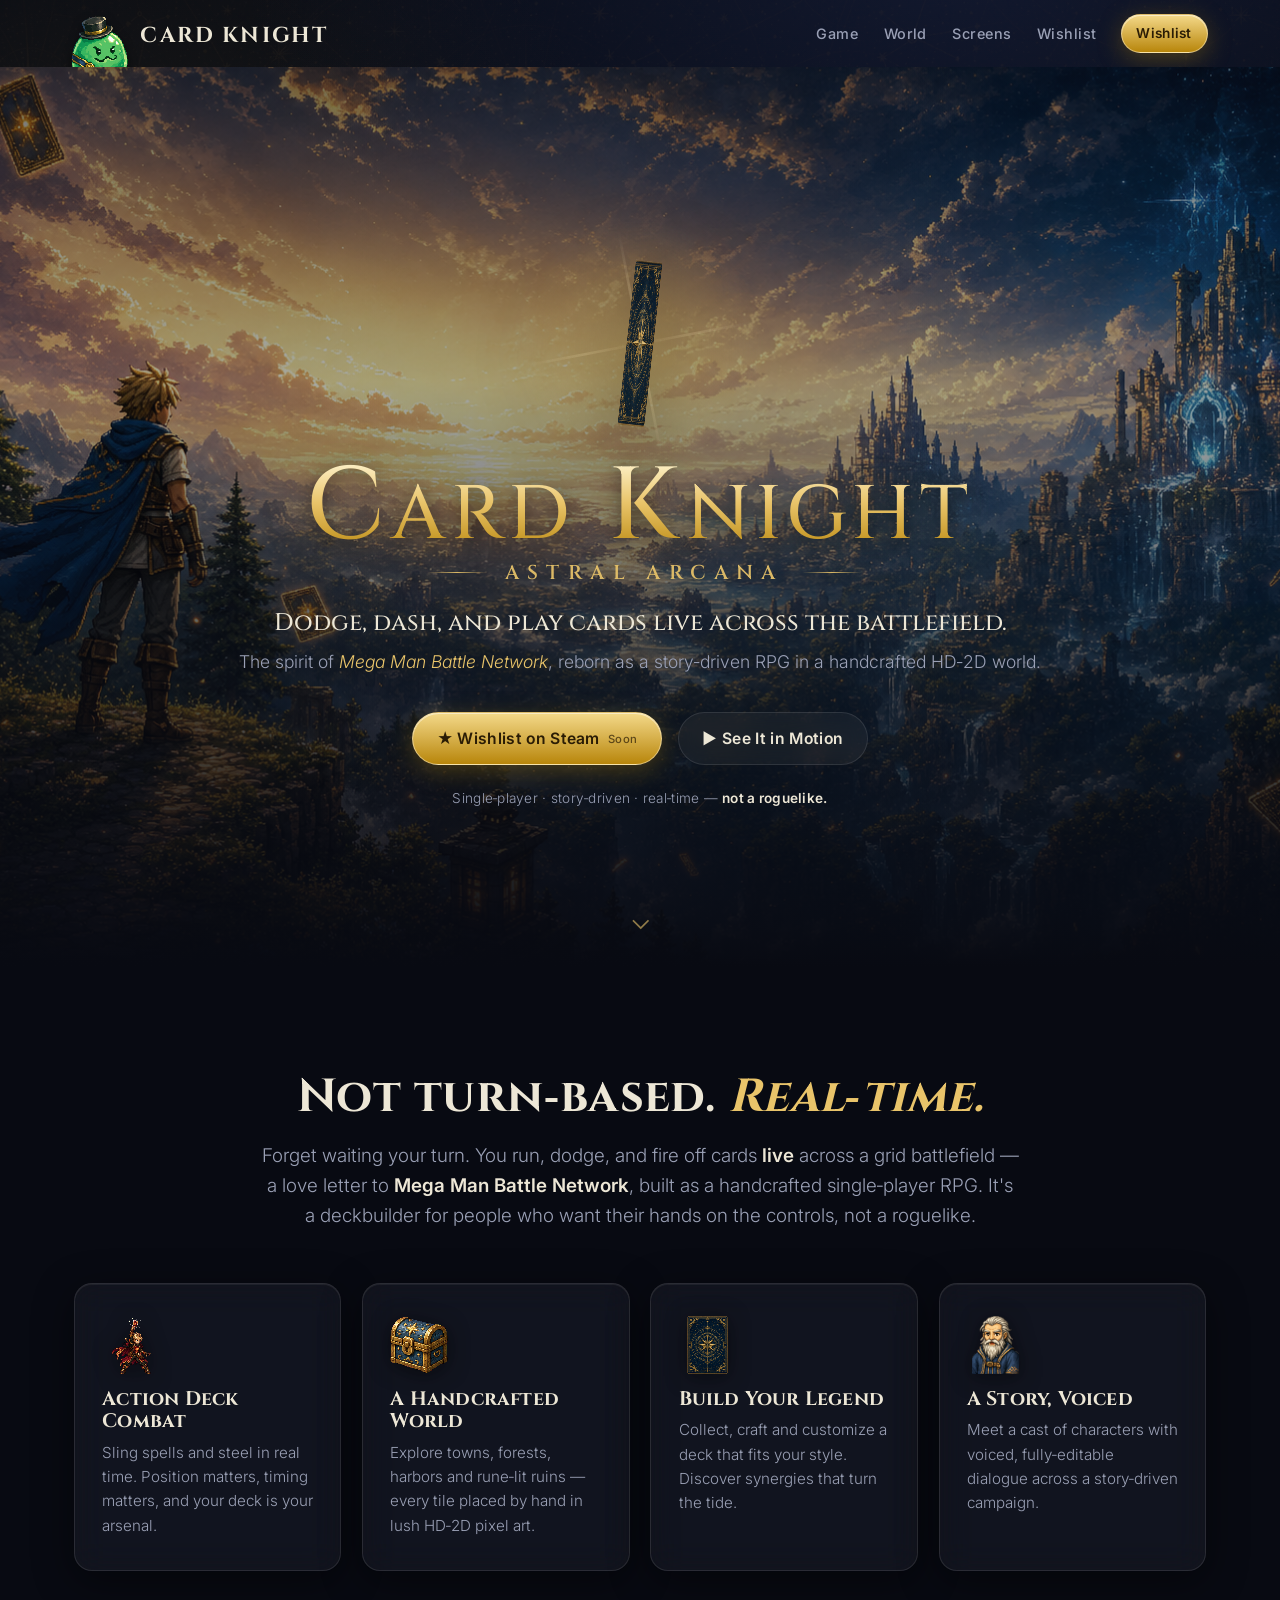
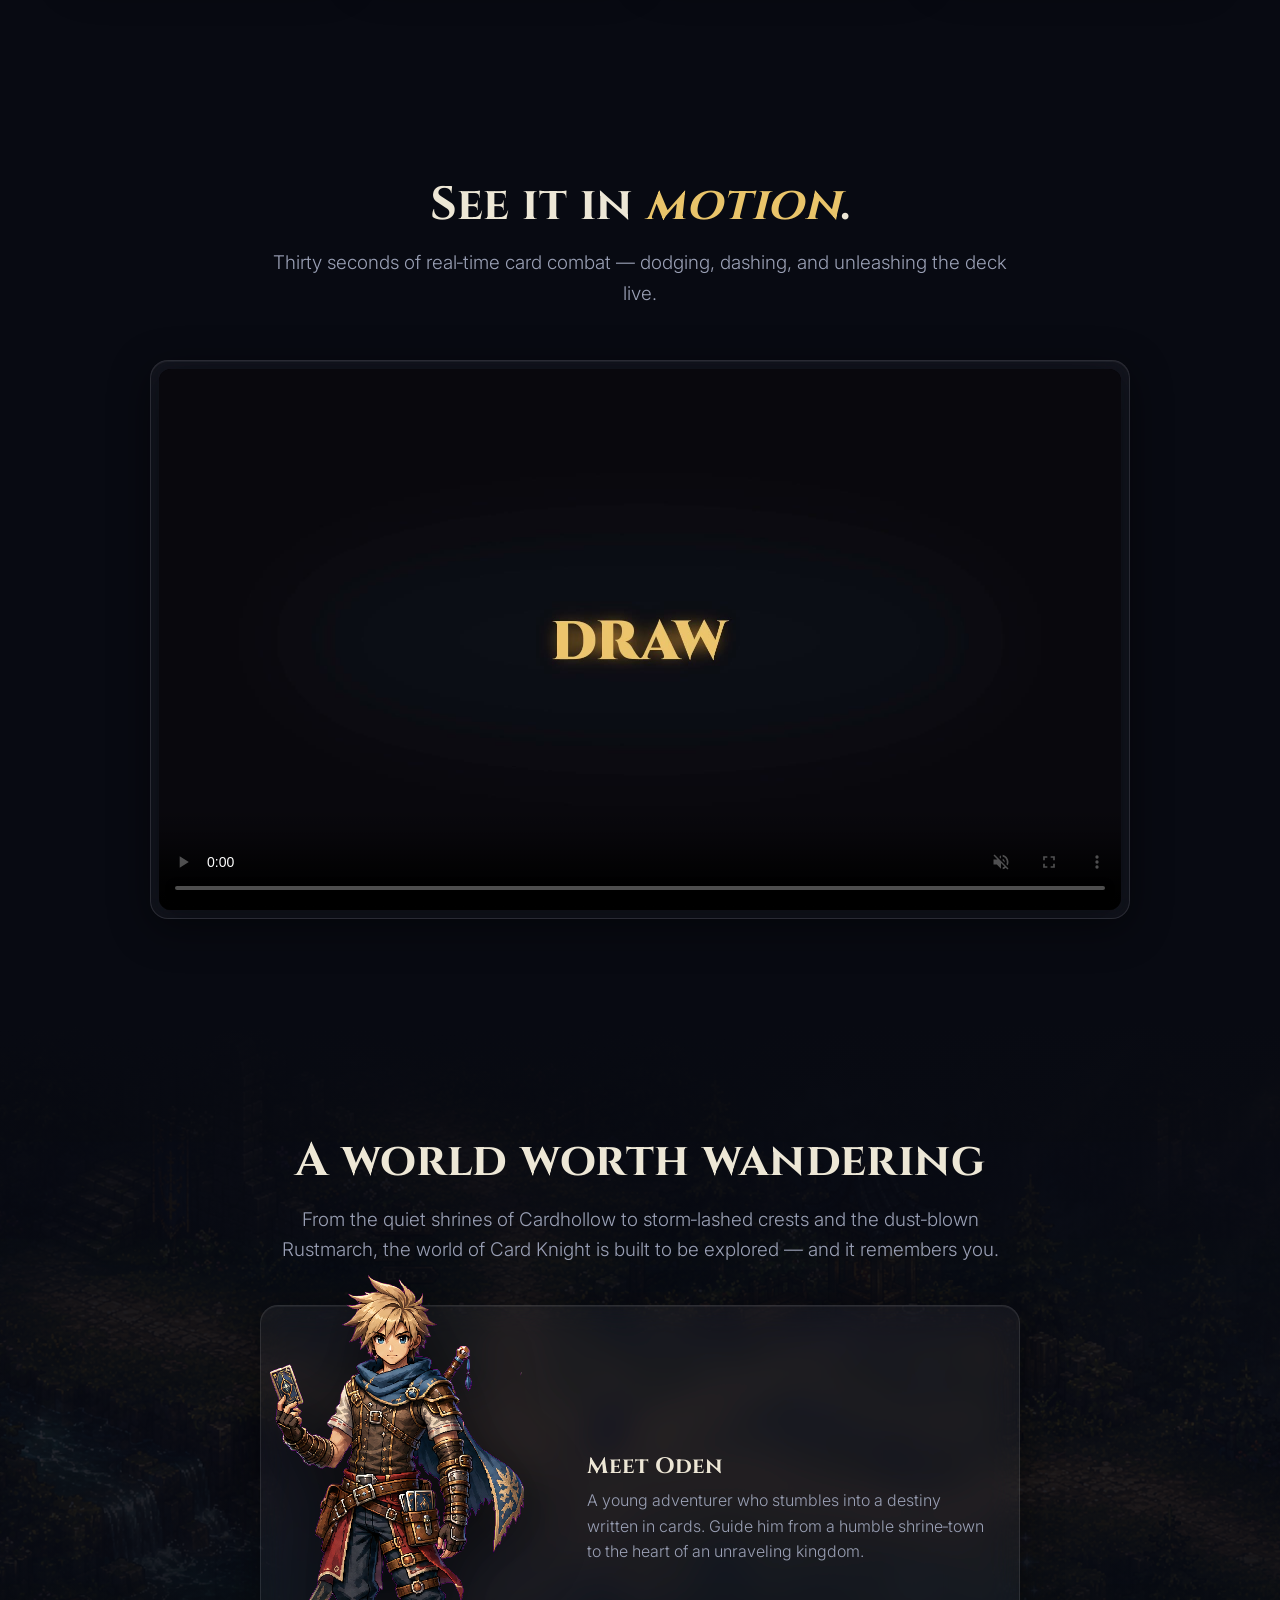
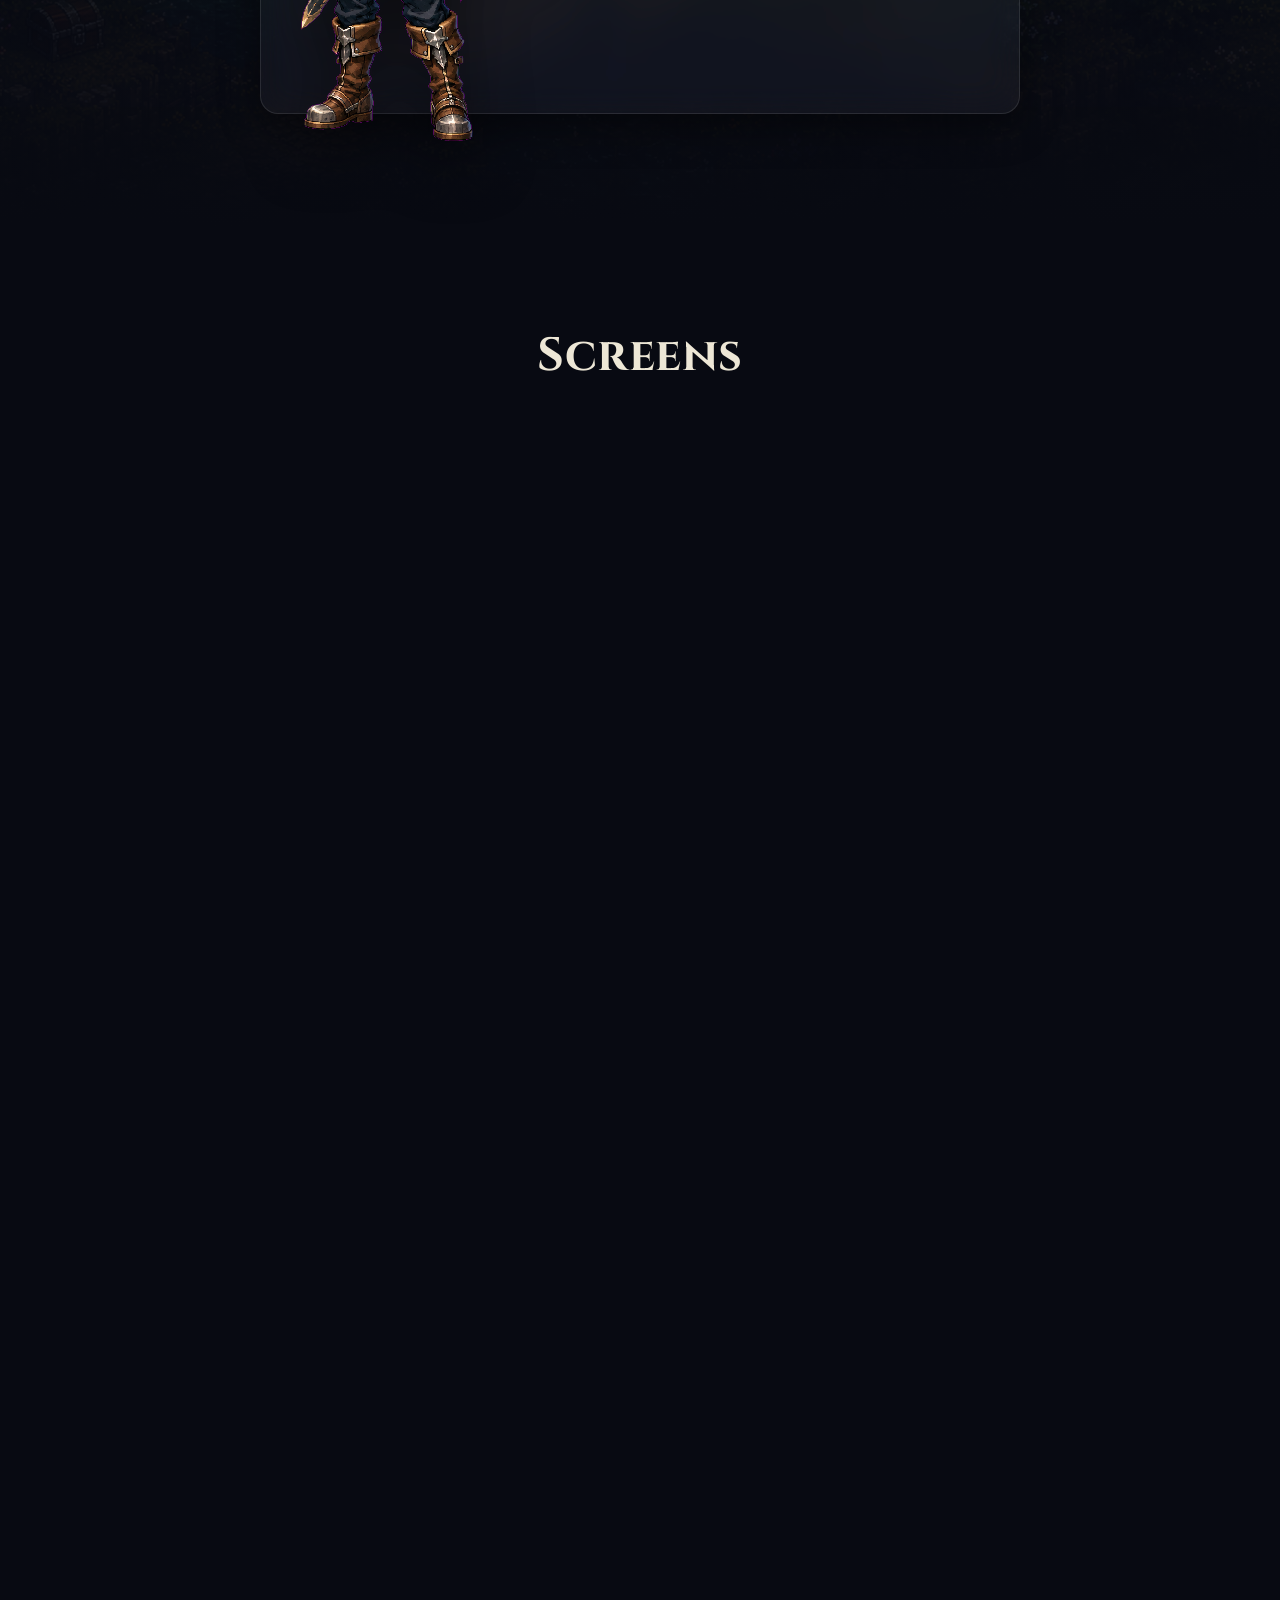
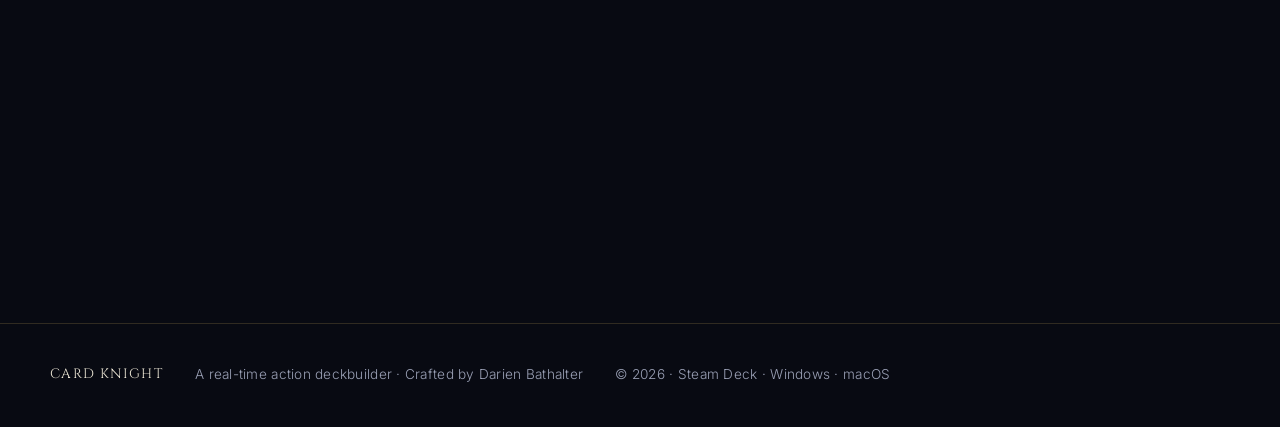
==== commit 9e9225c2: "Feature icons: Oden phoenix charge + animated Edric portrait; shorter Oden panel; autoplay-loop vide" ====
--- a/index.html
+++ b/index.html
@@ -86,7 +86,7 @@
       <p>Collect, craft and customize a deck that fits your style. Discover synergies that turn the tide.</p>
     </article>
     <article class="glass feature reveal">
-      <img class="feature-icon px" src="assets/img/icon_voice.png" alt="" />
+      <img class="feature-icon talk-portrait" src="assets/img/npc_edric_idle.png" data-base="assets/img/npc_edric" alt="" />
       <h3>A Story, Voiced</h3>
       <p>Meet a cast of characters with voiced, fully&#8209;editable dialogue across a story&#8209;driven campaign.</p>
     </article>
@@ -100,7 +100,7 @@
     <p class="lede">Thirty seconds of real&#8209;time card combat &mdash; dodging, dashing, and unleashing the deck live.</p>
   </div>
   <figure class="glass video-frame reveal">
-    <video controls playsinline preload="metadata" poster="assets/video/combat_poster.jpg">
+    <video autoplay muted loop playsinline controls preload="auto" poster="assets/video/combat_poster.jpg">
       <source src="assets/video/combat_supercut.mp4" type="video/mp4" />
       Your browser doesn&rsquo;t support embedded video.
     </video>
@@ -149,8 +149,7 @@
     <p class="lede">Wishlisting is the single biggest thing you can do to help — it tells Steam to show the game to more players at launch. One click. That's the whole ask.</p>
     <div class="cta-row">
       <a href="#" class="btn btn-gold soon" id="steam-btn" data-msg="The Steam page is coming soon — wishlist link drops here at launch.">★ Wishlist on Steam <small>Coming Soon</small></a>
-      <a href="#" class="btn btn-glass soon" data-msg="YouTube channel coming soon!">▶ Watch on YouTube</a>
-      <a href="#" class="btn btn-glass soon" data-msg="Discord invite coming soon!">✦ Join the Discord</a>
+      <a href="https://www.youtube.com/@BridgewalkerStudios" class="btn btn-glass" target="_blank" rel="noopener">▶ Watch on YouTube</a>
     </div>
   </div>
 </section>
--- a/styles.css
+++ b/styles.css
@@ -168,6 +168,7 @@
 .feature:hover{transform:translateY(-6px);border-color:var(--line)}
 .feature-icon{width:58px;height:58px;object-fit:contain;margin-bottom:.9rem;
   filter:drop-shadow(0 3px 10px rgba(0,0,0,.5))}
+.talk-portrait{image-rendering:auto;border-radius:7px}
 .feature h3{font-size:1.22rem;margin-bottom:.5rem}
 .feature p{color:var(--muted);font-size:.95rem}
 
@@ -177,7 +178,7 @@
 .showcase-bg{position:absolute;inset:0;background-size:cover;background-position:center;z-index:-2;opacity:.4}
 .showcase-veil{position:absolute;inset:0;z-index:-1;background:linear-gradient(180deg,var(--bg),rgba(8,10,18,.7) 50%,var(--bg))}
 .showcase-text{text-align:center;max-width:720px;margin:0 auto}
-.feature-wide{display:flex;align-items:center;gap:2rem;padding:2rem;max-width:760px;margin:0 auto}
+.feature-wide{display:flex;align-items:center;gap:2rem;padding:1rem 2rem;max-width:760px;margin:0 auto}
 .feature-wide h3{font-size:1.4rem;margin-bottom:.5rem}
 .feature-wide p{color:var(--muted)}
 .feature-wide{overflow:visible}
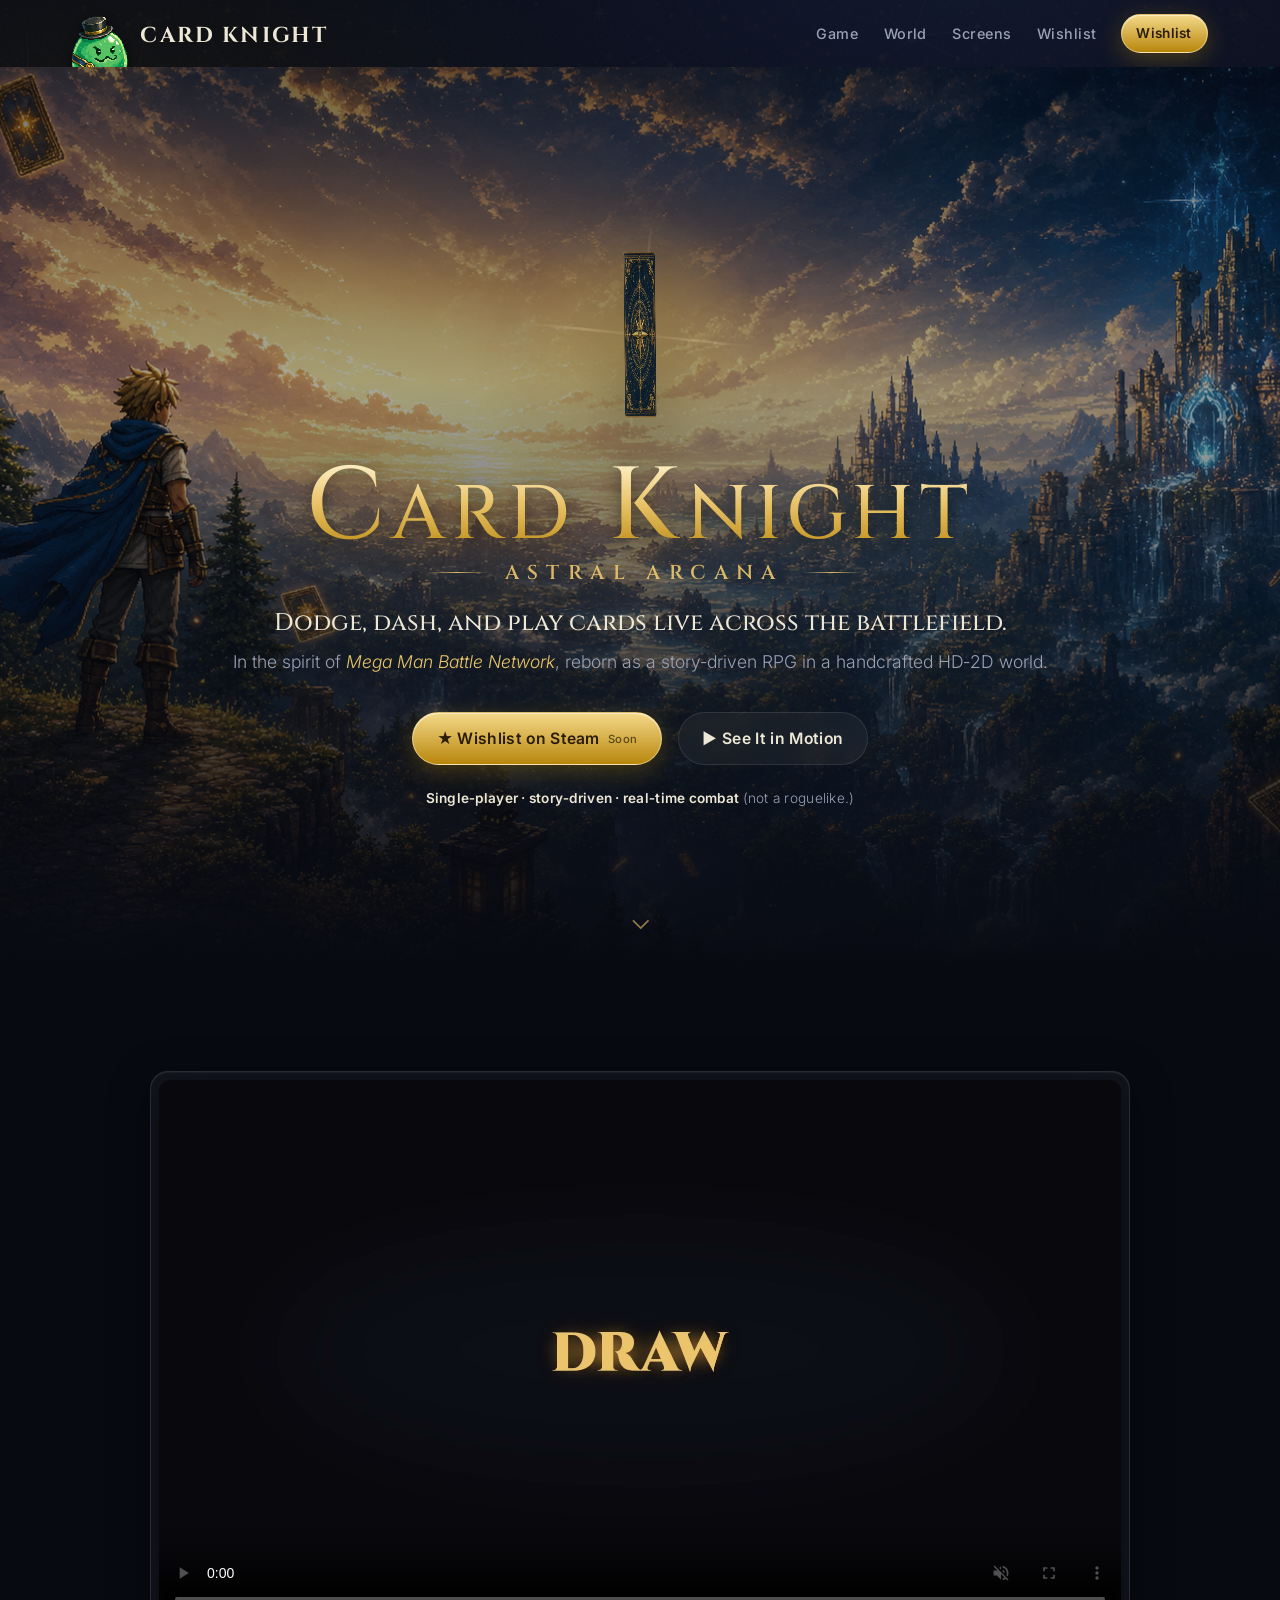
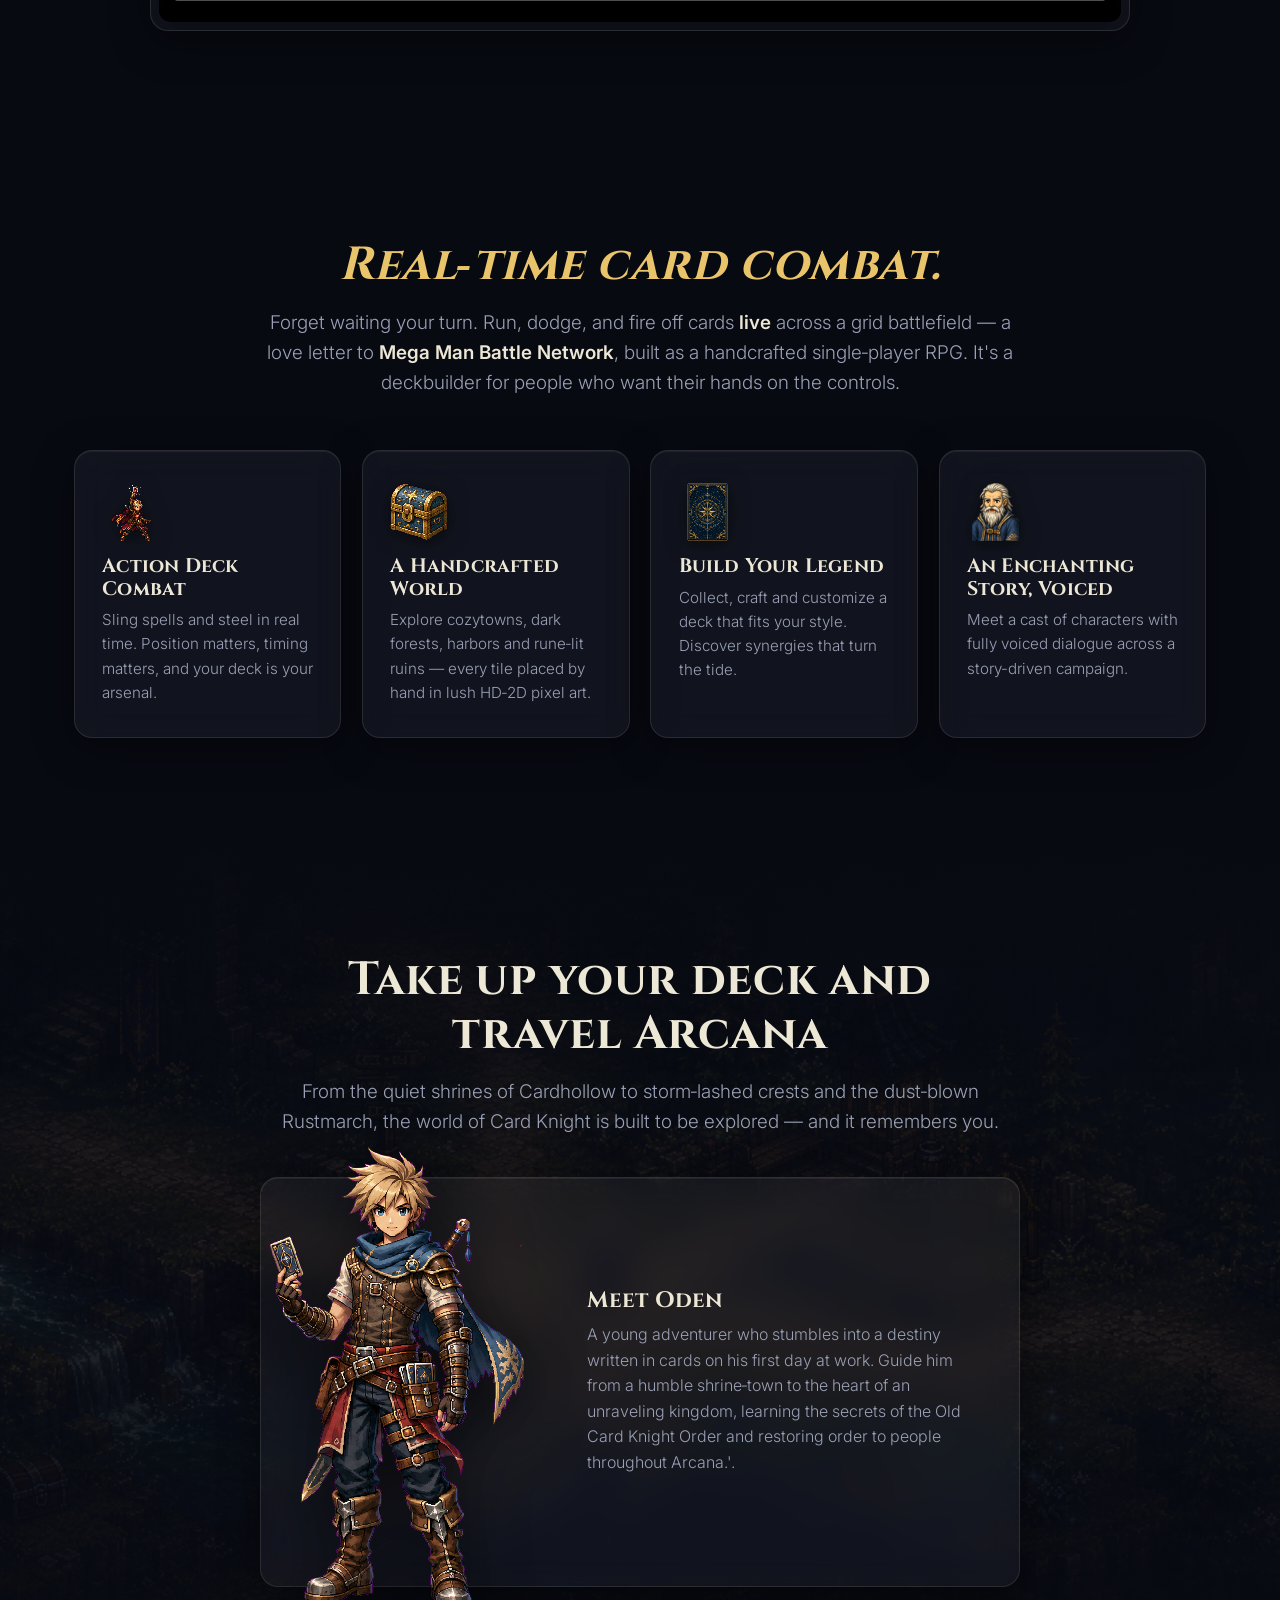
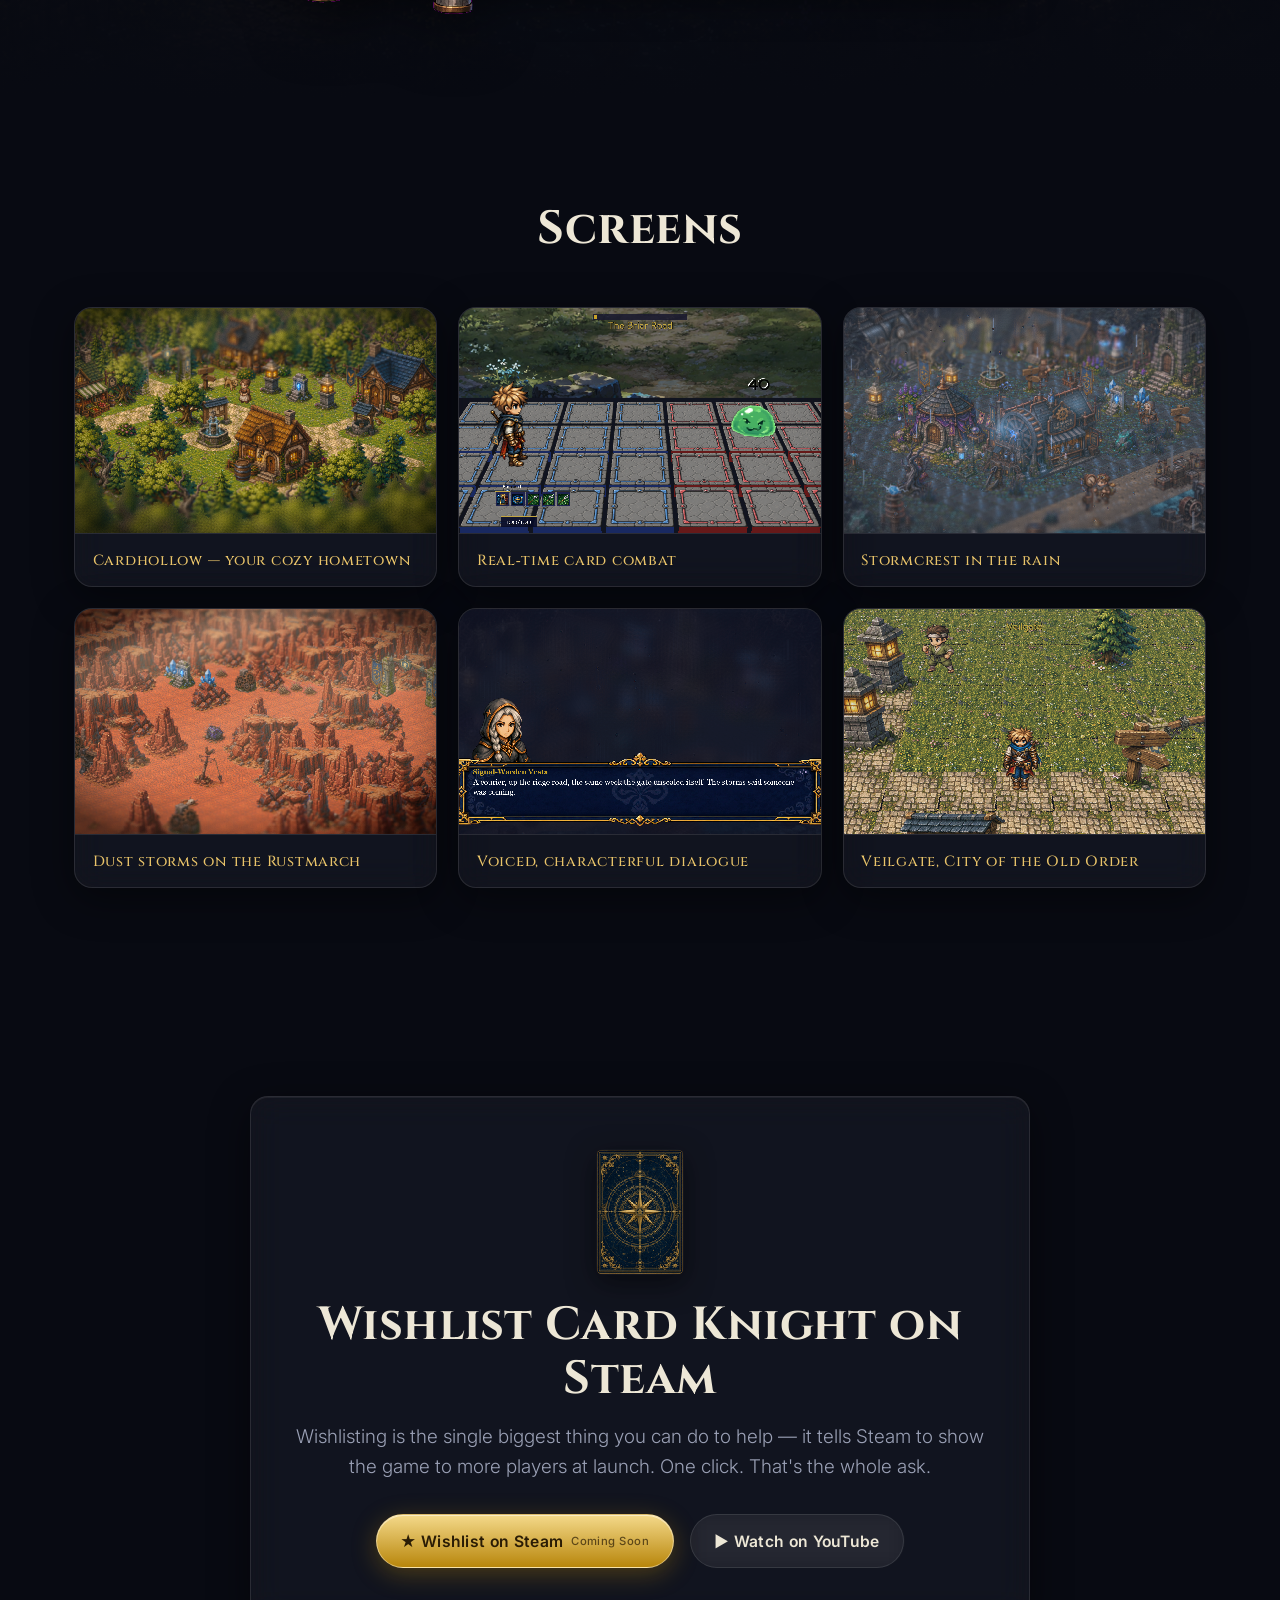
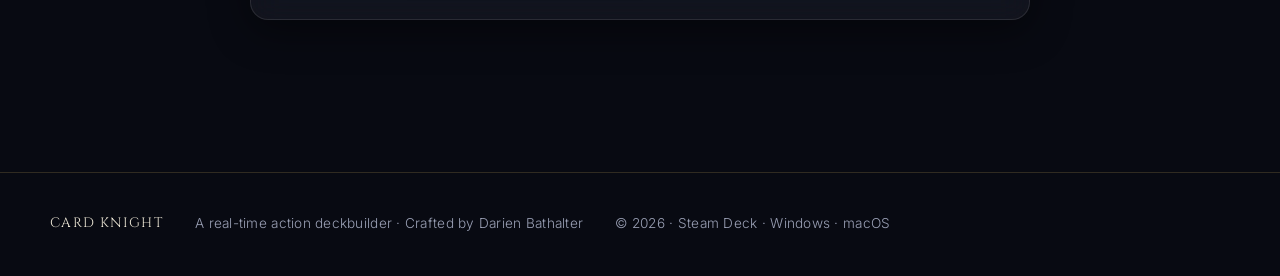
==== commit 86a3dd4e: "Move combat video above the features section; drop its header/subtitle" ====
--- a/index.html
+++ b/index.html
@@ -53,21 +53,31 @@
       <span class="wm-sub">Astral Arcana</span>
     </h1>
     <p class="tagline">Dodge, dash, and play cards live across the battlefield.</p>
-    <p class="subtag">The spirit of <em>Mega Man Battle Network</em>, reborn as a story&#8209;driven RPG in a handcrafted HD&#8209;2D world.</p>
+    <p class="subtag">In the spirit of <em>Mega Man Battle Network</em>, reborn as a story&#8209;driven RPG in a handcrafted HD&#8209;2D world.</p>
     <div class="hero-cta">
       <a href="#support" class="btn btn-gold">★ Wishlist on Steam <small>Soon</small></a>
       <a href="#features" class="btn btn-glass">▶ See It in Motion</a>
     </div>
-    <p class="hero-note">Single&#8209;player &middot; story&#8209;driven &middot; real&#8209;time — <strong>not a roguelike.</strong></p>
+    <p class="hero-note"><strong>Single&#8209;player &middot; story&#8209;driven &middot; real&#8209;time combat </strong>(not a roguelike.)</p>
   </div>
   <a href="#features" class="scroll-cue" aria-label="Scroll down">⌄</a>
+</section>
+
+<!-- ===== VIDEO / COMBAT SUPERCUT ===== -->
+<section class="section video-section" id="combat">
+  <figure class="glass video-frame reveal">
+    <video autoplay muted loop playsinline controls preload="auto" poster="assets/video/combat_poster.jpg">
+      <source src="assets/video/combat_supercut.mp4" type="video/mp4" />
+      Your browser doesn&rsquo;t support embedded video.
+    </video>
+  </figure>
 </section>
 
 <!-- ===== FEATURES ===== -->
 <section class="section" id="features">
   <div class="section-head reveal">
-    <h2>Not turn&#8209;based. <em>Real&#8209;time.</em></h2>
-    <p class="lede">Forget waiting your turn. You run, dodge, and fire off cards <strong>live</strong> across a grid battlefield — a love letter to <strong>Mega Man Battle Network</strong>, built as a handcrafted single&#8209;player RPG. It's a deckbuilder for people who want their hands on the controls, not a roguelike.</p>
+    <h2><em>Real&#8209;time card combat.</em></h2>
+    <p class="lede">Forget waiting your turn. Run, dodge, and fire off cards <strong>live</strong> across a grid battlefield — a love letter to <strong>Mega Man Battle Network</strong>, built as a handcrafted single&#8209;player RPG. It's a deckbuilder for people who want their hands on the controls.</p>
   </div>
   <div class="feature-grid">
     <article class="glass feature reveal">
@@ -78,7 +88,7 @@
     <article class="glass feature reveal">
       <img class="feature-icon px" src="assets/img/icon_world.png" alt="" />
       <h3>A Handcrafted World</h3>
-      <p>Explore towns, forests, harbors and rune&#8209;lit ruins — every tile placed by hand in lush HD&#8209;2D pixel art.</p>
+      <p>Explore cozytowns, dark forests, harbors and rune&#8209;lit ruins — every tile placed by hand in lush HD&#8209;2D pixel art.</p>
     </article>
     <article class="glass feature reveal">
       <img class="feature-icon px" src="assets/img/icon_deck.png" alt="" />
@@ -87,24 +97,10 @@
     </article>
     <article class="glass feature reveal">
       <img class="feature-icon talk-portrait" src="assets/img/npc_edric_idle.png" data-base="assets/img/npc_edric" alt="" />
-      <h3>A Story, Voiced</h3>
-      <p>Meet a cast of characters with voiced, fully&#8209;editable dialogue across a story&#8209;driven campaign.</p>
+      <h3>An Enchanting Story, Voiced</h3>
+      <p>Meet a cast of characters with fully voiced dialogue across a story-driven campaign.</p>
     </article>
   </div>
-</section>
-
-<!-- ===== VIDEO / COMBAT SUPERCUT ===== -->
-<section class="section video-section" id="combat">
-  <div class="section-head reveal">
-    <h2>See it in <em>motion</em>.</h2>
-    <p class="lede">Thirty seconds of real&#8209;time card combat &mdash; dodging, dashing, and unleashing the deck live.</p>
-  </div>
-  <figure class="glass video-frame reveal">
-    <video autoplay muted loop playsinline controls preload="auto" poster="assets/video/combat_poster.jpg">
-      <source src="assets/video/combat_supercut.mp4" type="video/mp4" />
-      Your browser doesn&rsquo;t support embedded video.
-    </video>
-  </figure>
 </section>
 
 <!-- ===== WORLD / SHOWCASE ===== -->
@@ -113,14 +109,14 @@
   <div class="showcase-veil"></div>
   <div class="showcase-inner">
     <div class="showcase-text reveal">
-      <h2>A world worth wandering</h2>
+      <h2>Take up your deck and travel Arcana</h2>
       <p class="lede">From the quiet shrines of Cardhollow to storm&#8209;lashed crests and the dust&#8209;blown Rustmarch, the world of Card Knight is built to be explored — and it remembers you.</p>
     </div>
     <div class="glass feature-wide reveal">
       <img src="assets/img/oden.png" alt="Oden, the hero" class="px hero-char" />
       <div>
         <h3>Meet Oden</h3>
-        <p>A young adventurer who stumbles into a destiny written in cards. Guide him from a humble shrine&#8209;town to the heart of an unraveling kingdom.</p>
+        <p>A young adventurer who stumbles into a destiny written in cards on his first day at work. Guide him from a humble shrine&#8209;town to the heart of an unraveling kingdom, learning the secrets of the Old Card Knight Order and restoring order to people throughout Arcana.'.</p>
       </div>
     </div>
   </div>
@@ -132,12 +128,12 @@
     <h2>Screens</h2>
   </div>
   <div class="gallery">
-    <figure class="glass shot reveal"><img src="assets/shots/overworld.png" class="px" alt="Overworld town of Cardhollow" /><figcaption>Cardhollow — your first home</figcaption></figure>
+    <figure class="glass shot reveal"><img src="assets/shots/overworld.png" class="px" alt="Overworld town of Cardhollow" /><figcaption>Cardhollow — your cozy hometown</figcaption></figure>
     <figure class="glass shot reveal"><img src="assets/shots/battle.png" class="px" alt="Real-time card battle" /><figcaption>Real&#8209;time card combat</figcaption></figure>
     <figure class="glass shot reveal"><img src="assets/shots/stormcrest.png" class="px" alt="Stormcrest in the rain" /><figcaption>Stormcrest in the rain</figcaption></figure>
     <figure class="glass shot reveal"><img src="assets/shots/harbor.png" class="px" alt="Dust storms on the Rustmarch" /><figcaption>Dust storms on the Rustmarch</figcaption></figure>
     <figure class="glass shot reveal"><img src="assets/shots/dialogue.png" class="px" alt="Voiced dialogue" /><figcaption>Voiced, characterful dialogue</figcaption></figure>
-    <figure class="glass shot reveal"><img src="assets/shots/veilgate.png" class="px" alt="Veilgate, City of the Old Card Order" /><figcaption>Veilgate, City of the Old Card Order</figcaption></figure>
+    <figure class="glass shot reveal"><img src="assets/shots/veilgate.png" class="px" alt="Veilgate, City of the Old Card Order" /><figcaption>Veilgate, City of the Old Order</figcaption></figure>
   </div>
 </section>
 
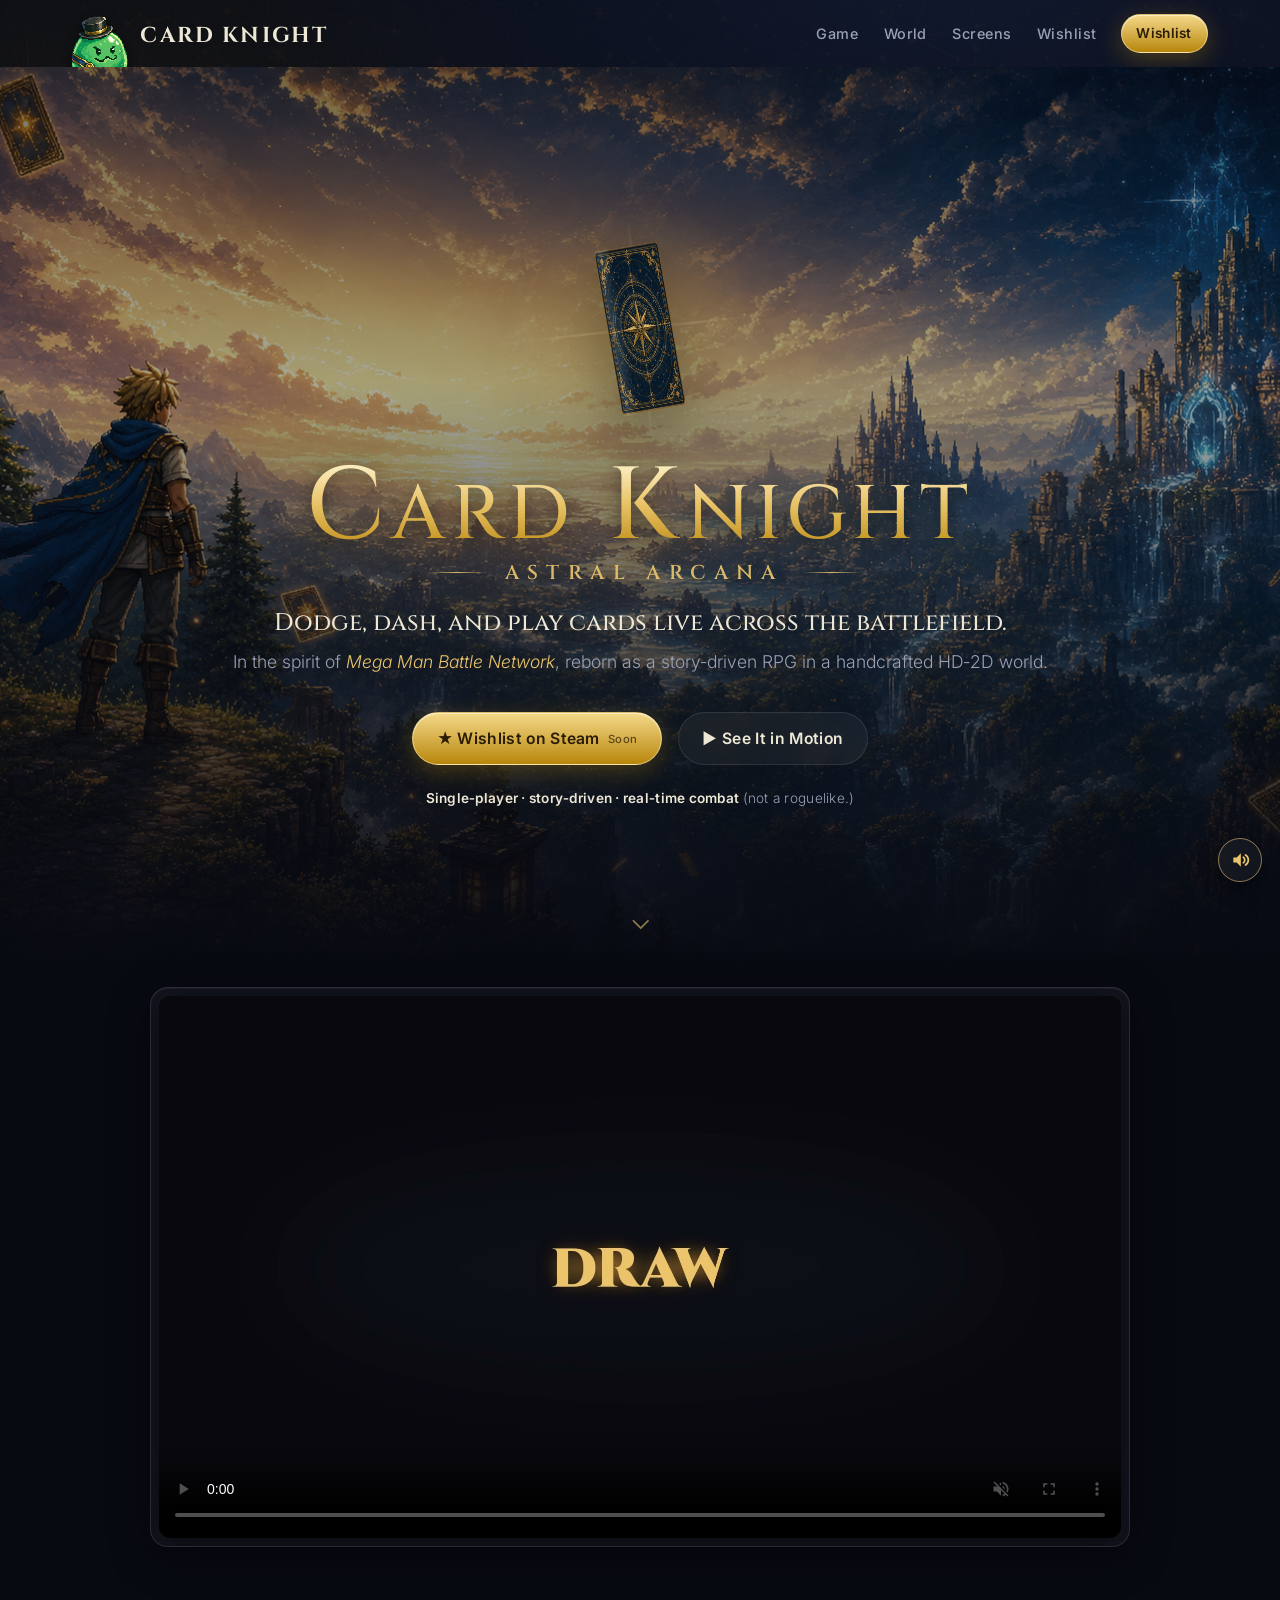
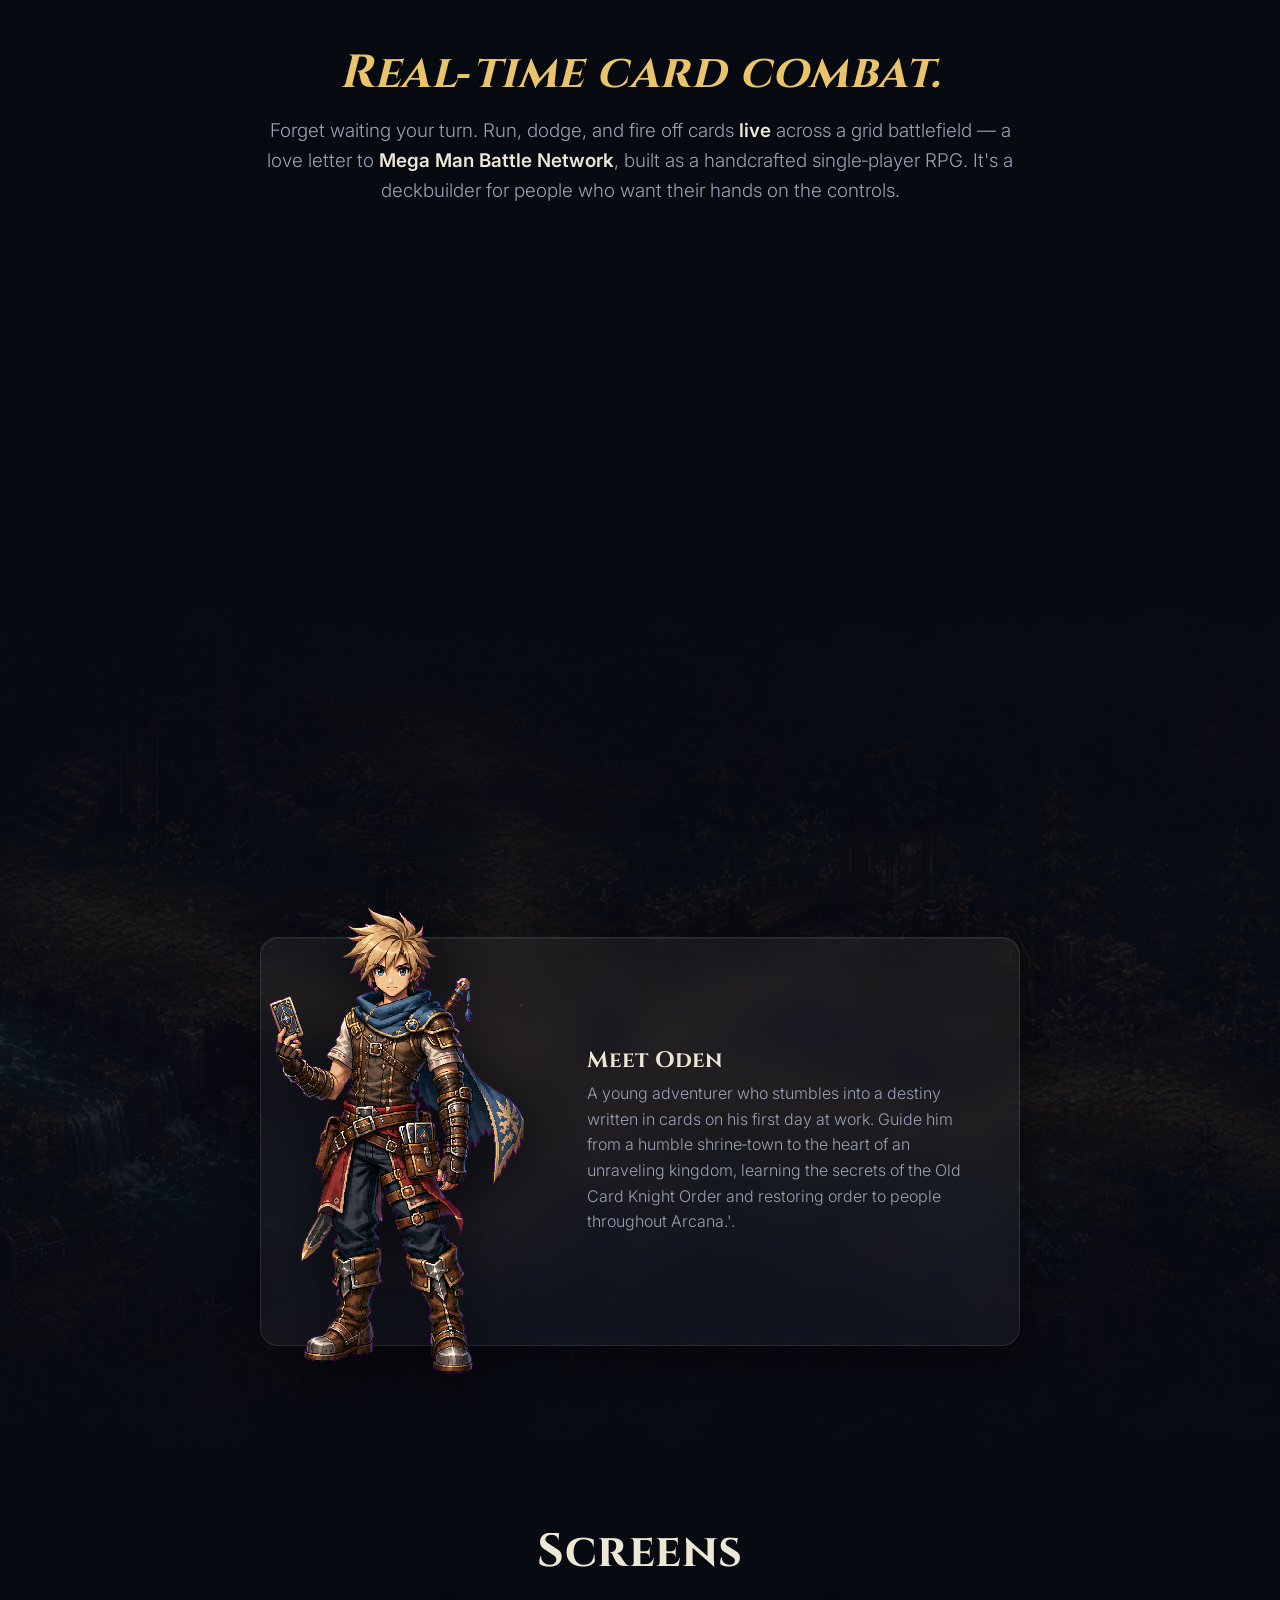
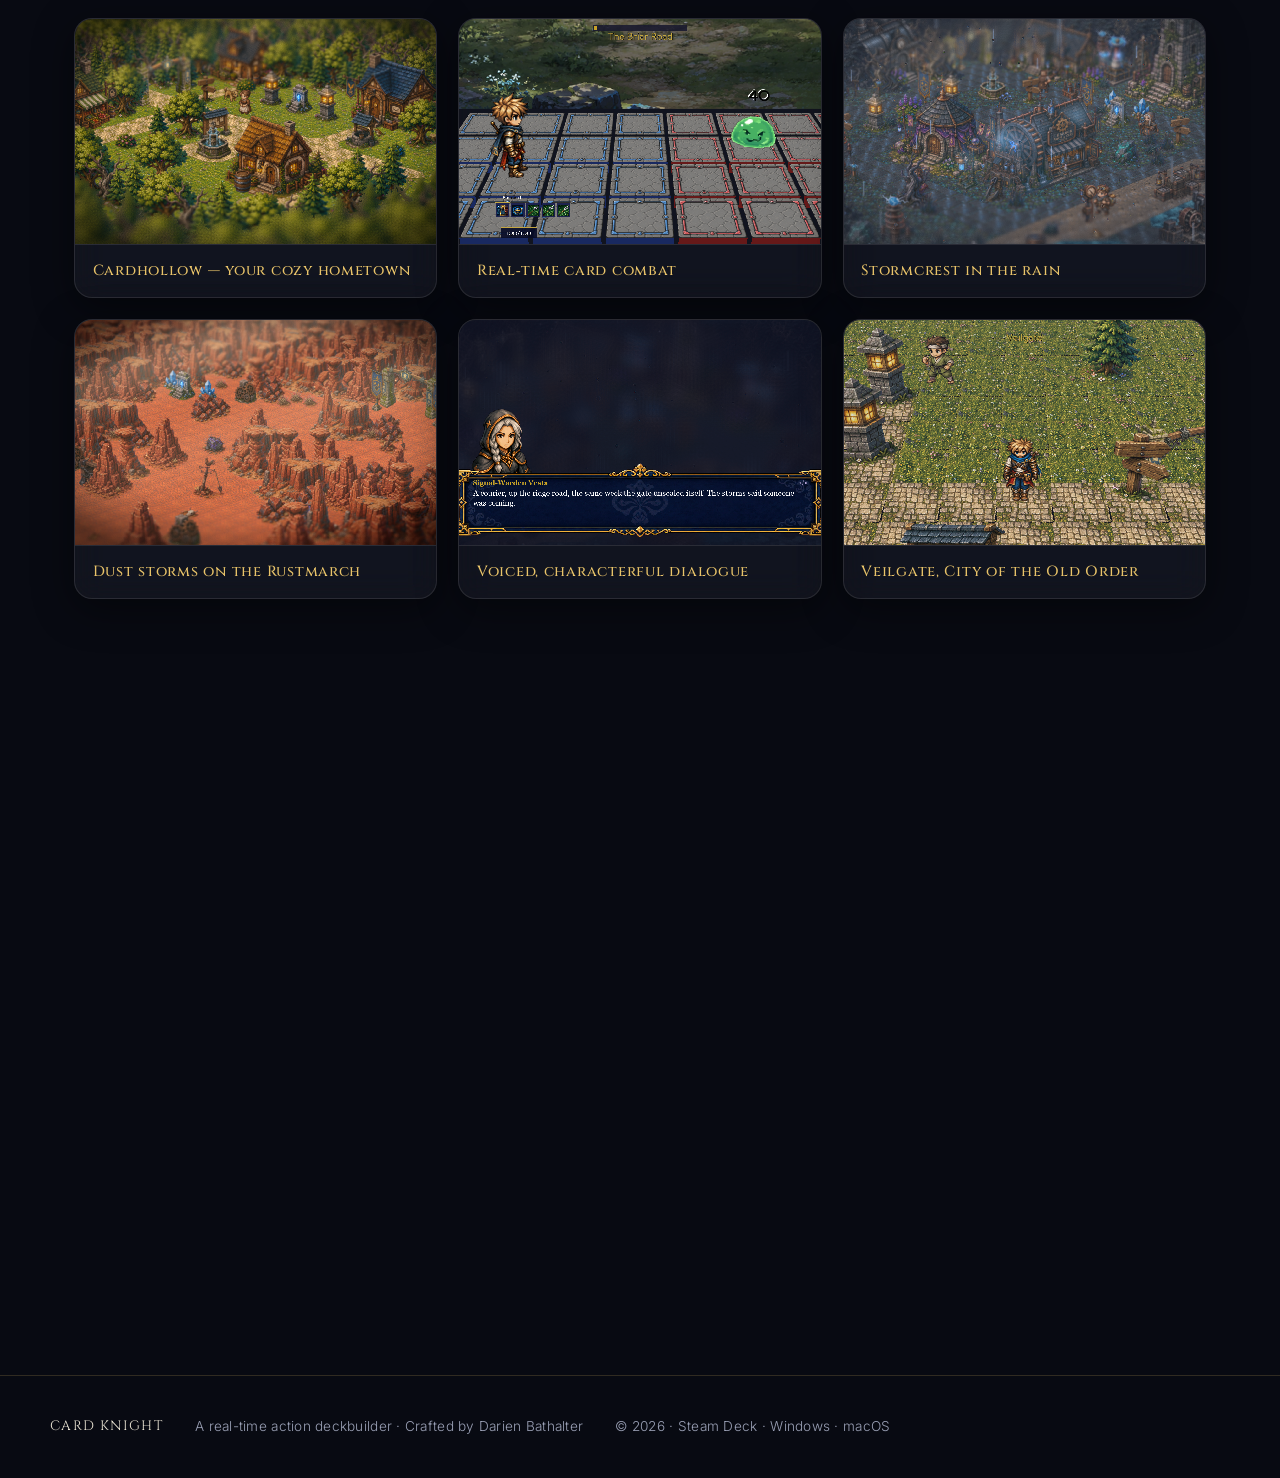
==== commit b3e01849: "Quiet looping title-theme background music + mute toggle (starts on first interaction)" ====
--- a/index.html
+++ b/index.html
@@ -168,6 +168,10 @@
   </figure>
 </div>
 
+<!-- ===== Background music (title theme, quiet) ===== -->
+<audio id="bg-music" loop preload="auto"><source src="assets/audio/title_theme.mp3" type="audio/mpeg" /></audio>
+<button id="music-toggle" class="music-toggle" aria-label="Toggle music" title="Music"></button>
+
 <script src="main.js"></script>
 </body>
 </html>
--- a/styles.css
+++ b/styles.css
@@ -157,8 +157,8 @@
 @keyframes bob{50%{transform:translate(-50%,8px)}}
 
 /* ===== Sections ===== */
-.section{max-width:var(--maxw);margin:0 auto;padding:6.5rem 1.5rem}
-.section-head{text-align:center;max-width:760px;margin:0 auto 3.2rem}
+.section{max-width:var(--maxw);margin:0 auto;padding:4.25rem 1.5rem}
+.section-head{text-align:center;max-width:760px;margin:0 auto 2.4rem}
 .section-head h2,.support h2,.showcase-text h2,.cta-panel h2{font-size:clamp(1.9rem,4vw,2.9rem)}
 .lede{color:var(--muted);font-size:clamp(1rem,1.6vw,1.18rem);margin-top:1rem}
 
@@ -194,10 +194,24 @@
 .shot figcaption{padding:.9rem 1.1rem;font-size:.92rem;color:var(--gold);font-family:var(--serif);font-weight:500;letter-spacing:.05em}
 
 /* ===== Video / combat supercut ===== */
-.video-section{max-width:1080px}
+.video-section{max-width:1080px;padding-top:1.25rem;padding-bottom:2rem}
 .video-frame{padding:.5rem;overflow:hidden;margin:0 auto;max-width:980px}
 .video-frame video{display:block;width:100%;aspect-ratio:16/9;border-radius:calc(var(--r) - 6px);
   background:#000;box-shadow:0 10px 40px rgba(0,0,0,.4)}
+
+/* ===== Background-music toggle ===== */
+.music-toggle{position:fixed;right:1.1rem;bottom:1.1rem;z-index:80;
+  width:44px;height:44px;border-radius:50%;display:flex;align-items:center;justify-content:center;
+  cursor:pointer;color:var(--gold);background:var(--glass);border:1px solid var(--glass-brd);
+  backdrop-filter:blur(10px);box-shadow:0 6px 20px rgba(0,0,0,.4);
+  transition:color .2s,border-color .2s,transform .2s}
+.music-toggle:hover{transform:translateY(-2px);border-color:var(--line)}
+.music-toggle.muted{color:var(--muted)}
+.music-toggle svg{width:20px;height:20px;fill:currentColor;pointer-events:none}
+/* gentle pulse while playing, to hint it's a music control */
+.music-toggle.playing::after{content:"";position:absolute;inset:-1px;border-radius:50%;
+  border:1px solid var(--gold);opacity:.5;animation:music-ping 2.4s ease-out infinite}
+@keyframes music-ping{0%{transform:scale(1);opacity:.5}100%{transform:scale(1.5);opacity:0}}
 
 /* ===== Lightbox ===== */
 .lightbox{position:fixed;inset:0;z-index:100;display:flex;align-items:center;justify-content:center;
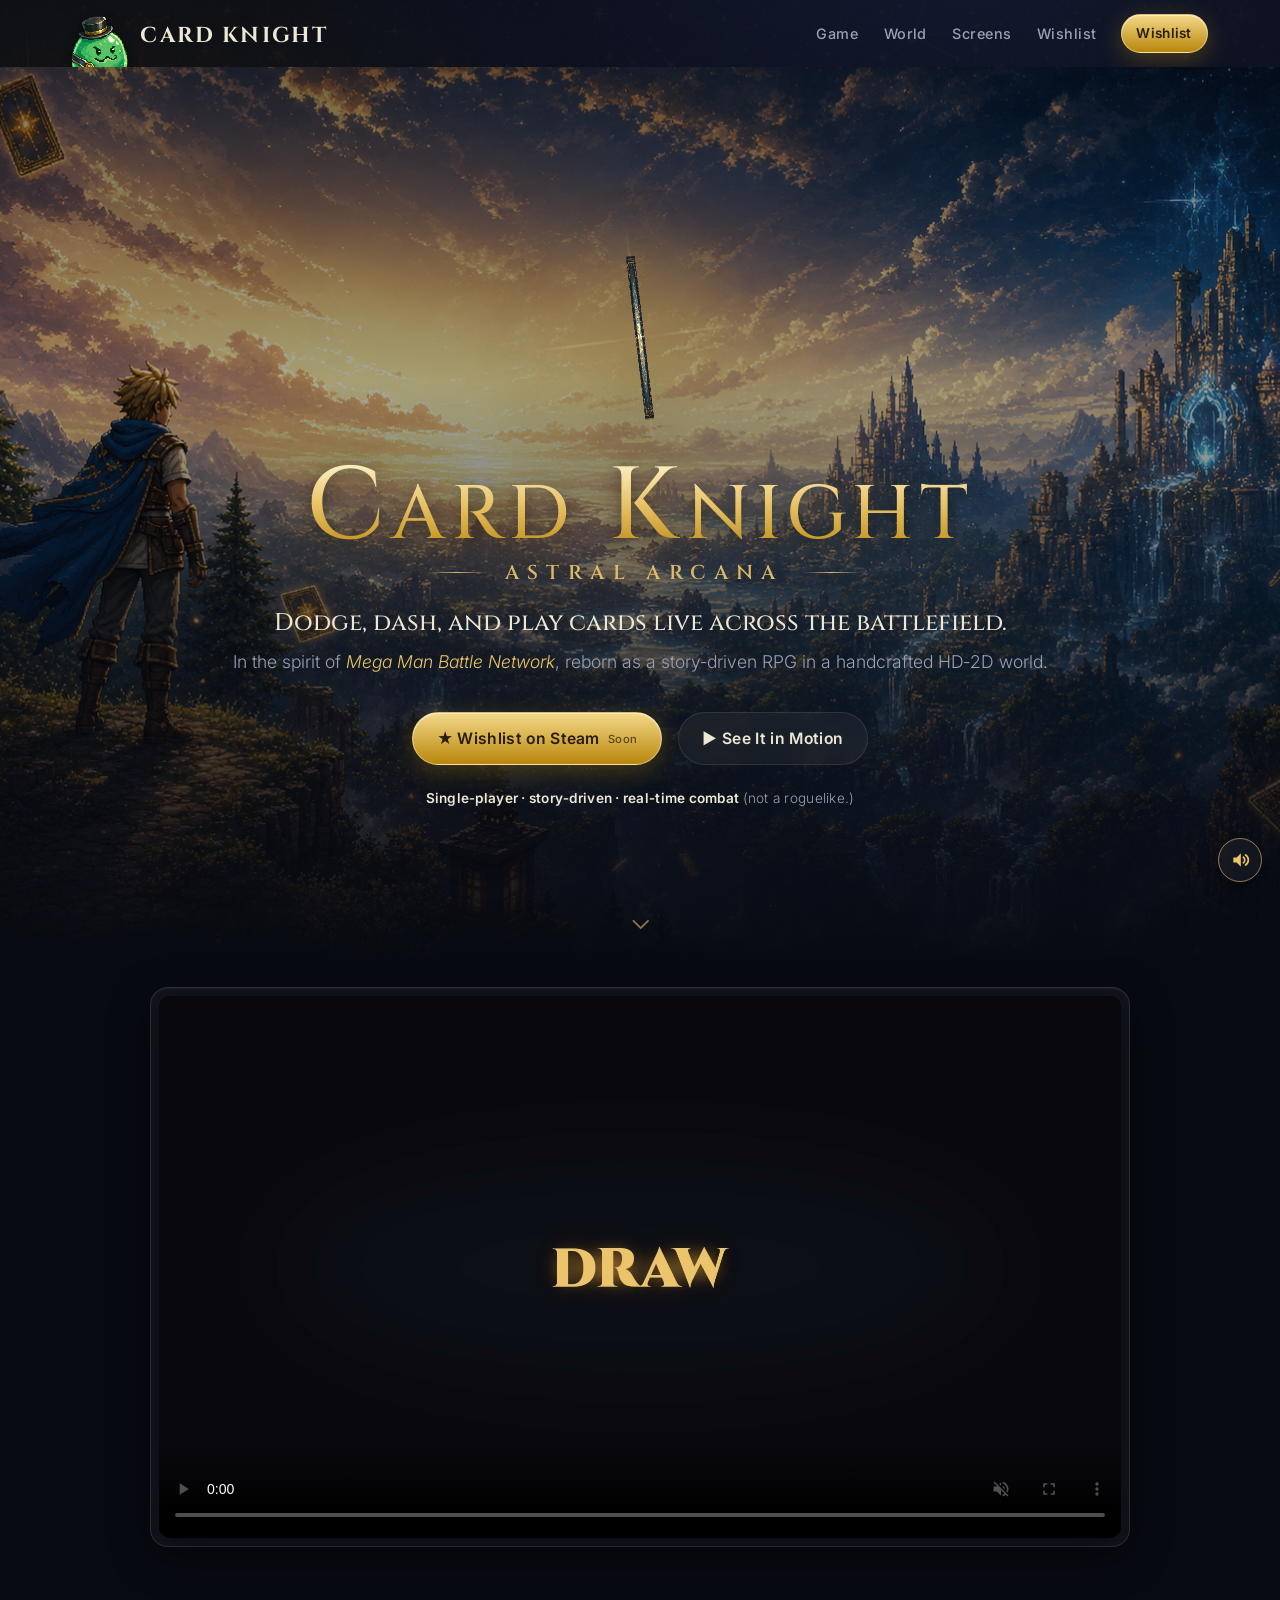
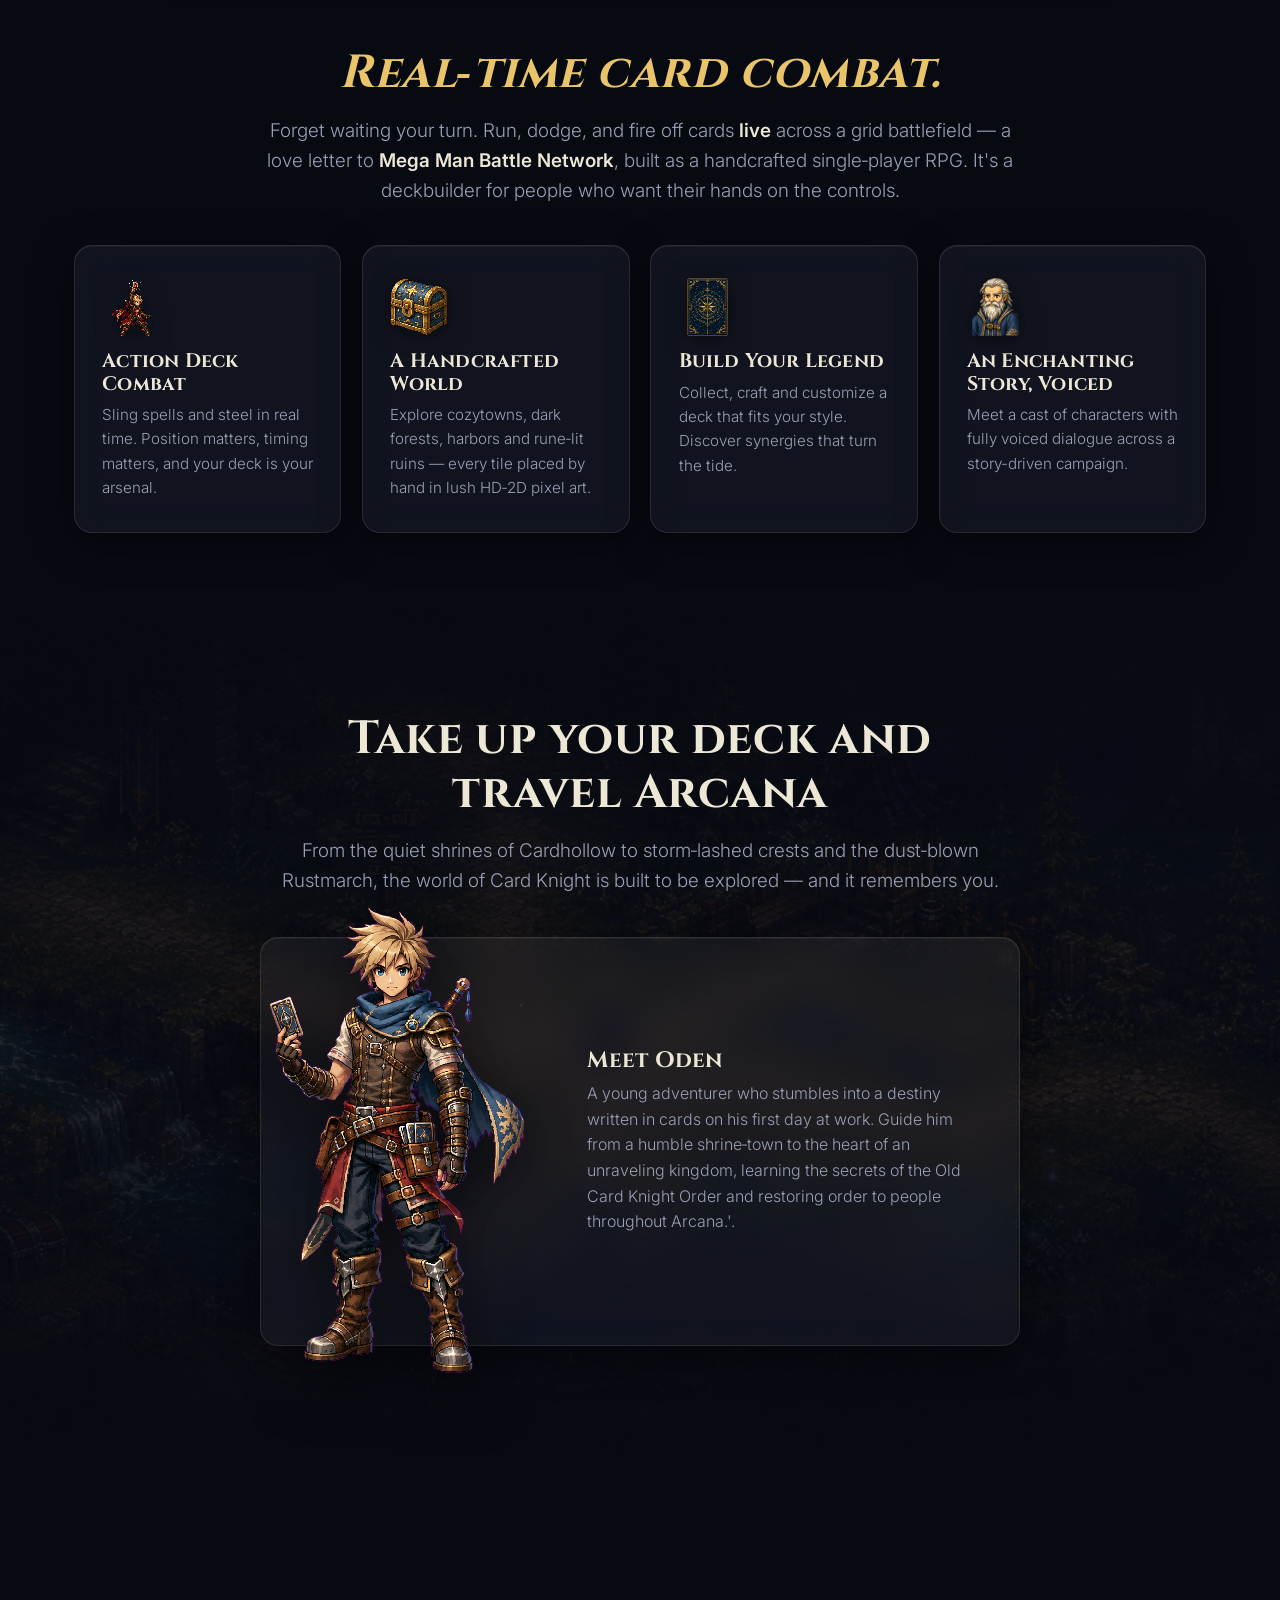
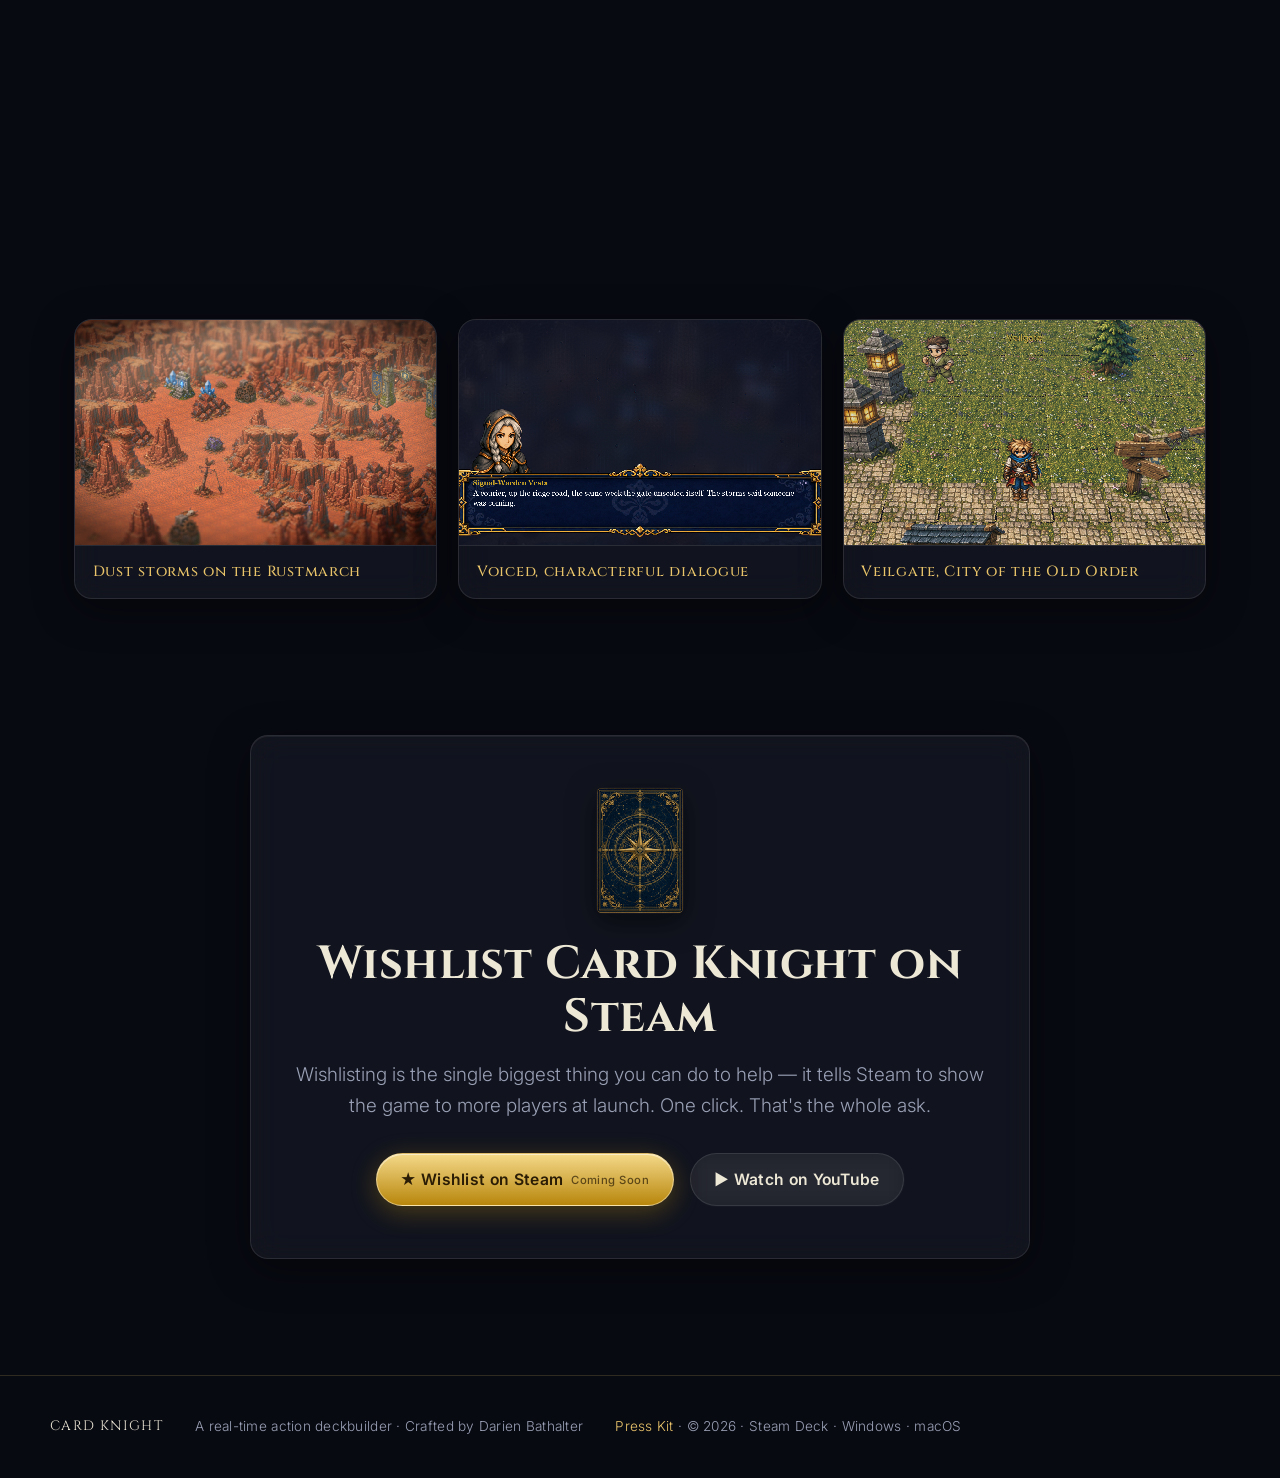
==== commit aa58d267: "Add press kit page (/presskit) + footer link" ====
--- a/index.html
+++ b/index.html
@@ -155,7 +155,7 @@
   <div class="footer-inner">
     <span>CARD KNIGHT</span>
     <span class="muted">A real-time action deckbuilder · Crafted by Darien Bathalter</span>
-    <span class="muted">© <span id="yr"></span> · Steam Deck · Windows · macOS</span>
+    <span class="muted"><a href="presskit.html" style="color:var(--gold)">Press Kit</a> · © <span id="yr"></span> · Steam Deck · Windows · macOS</span>
   </div>
 </footer>
 
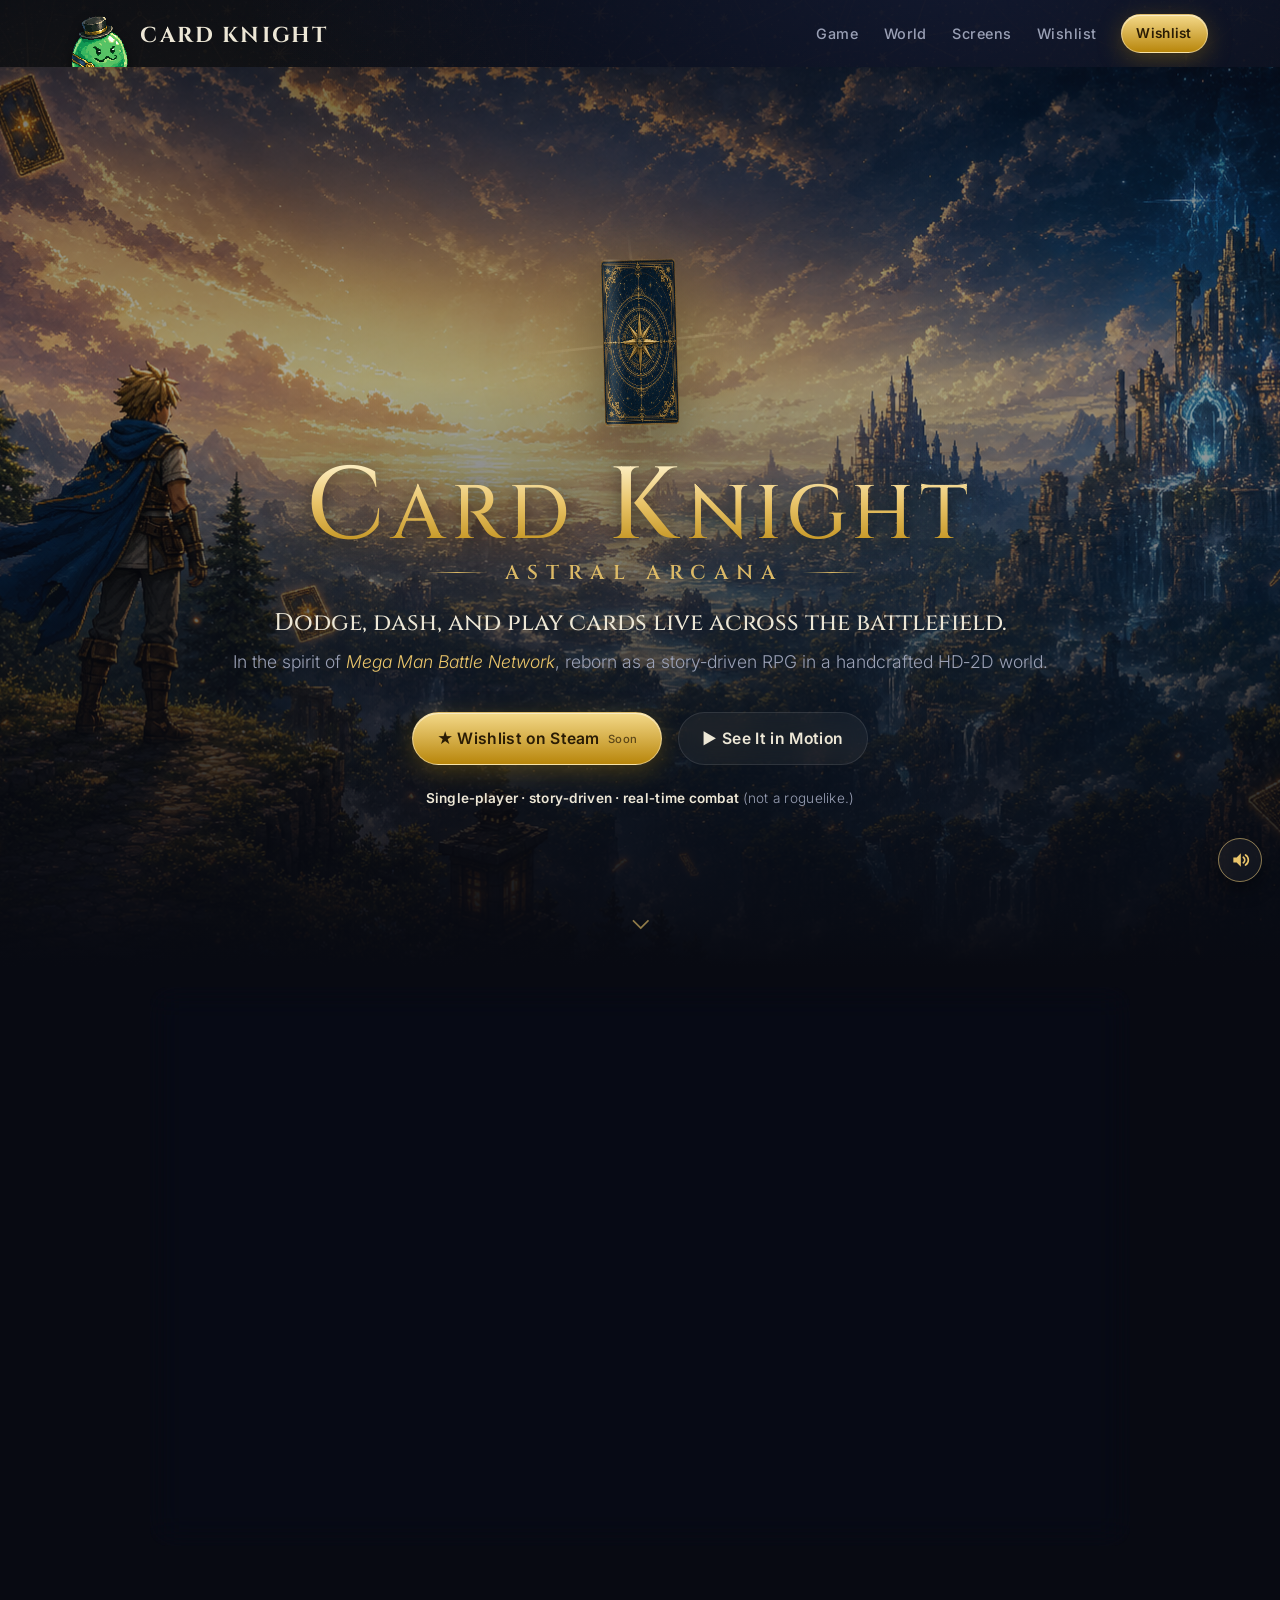
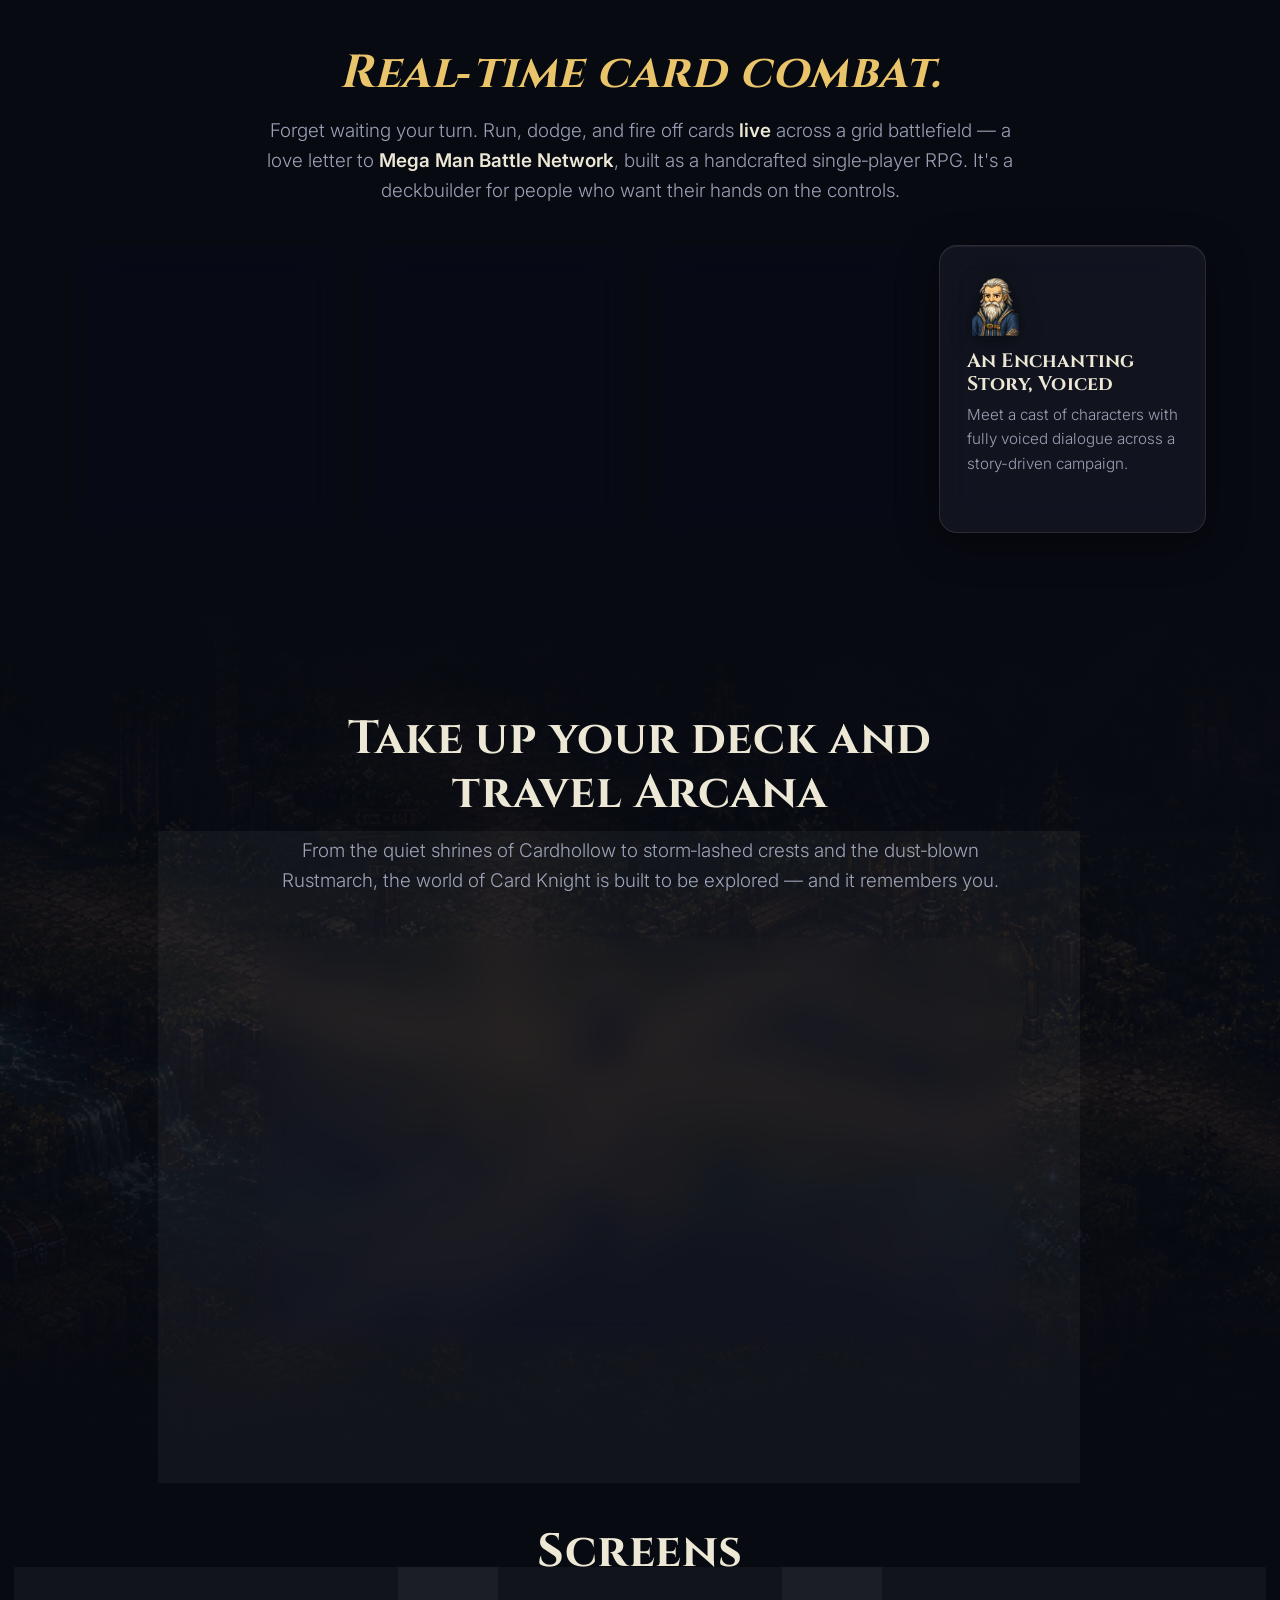
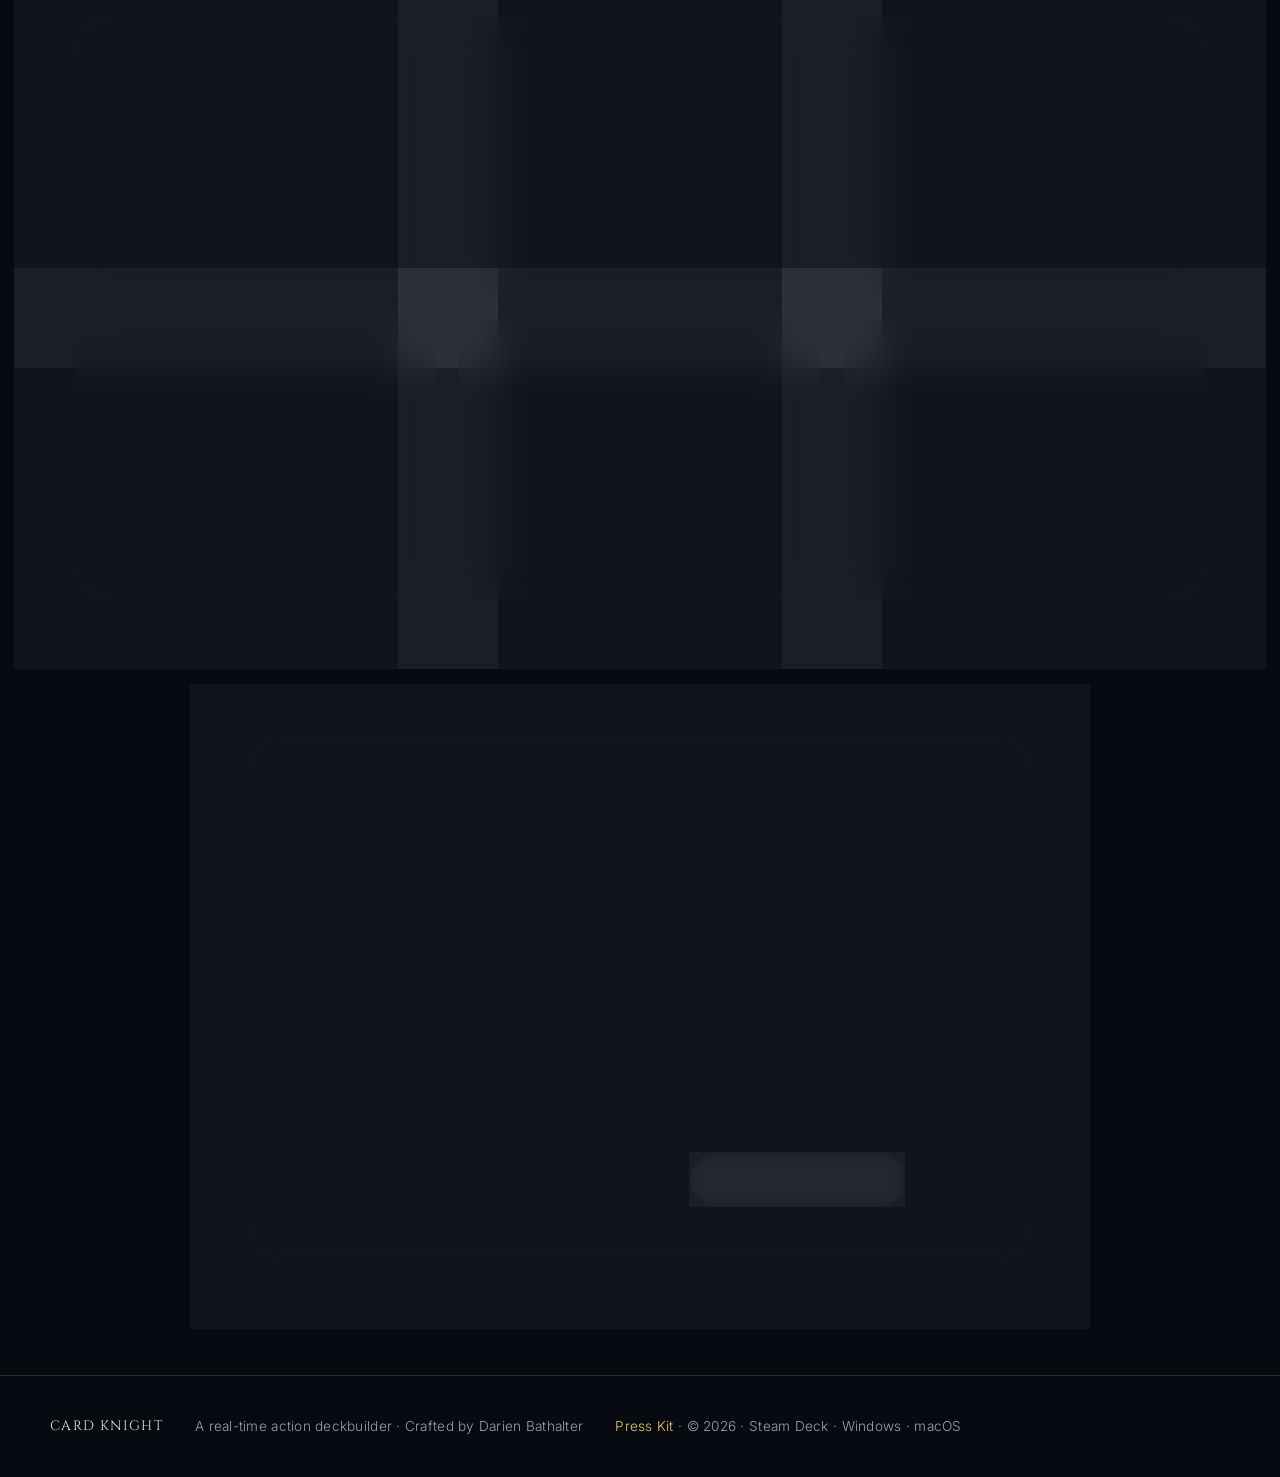
==== commit 1760628d: "SEO: canonical tags, VideoGame JSON-LD, sitemap.xml, robots.txt" ====
--- a/index.html
+++ b/index.html
@@ -16,6 +16,27 @@
 <meta property="og:image:height" content="1024" />
 <meta name="twitter:card" content="summary_large_image" />
 <meta name="twitter:image" content="https://cardknightgame.com/assets/img/keyart.png" />
+
+<link rel="canonical" href="https://cardknightgame.com/" />
+
+<!-- Structured data: helps Google understand this is a video game (rich results) -->
+<script type="application/ld+json">
+{
+  "@context": "https://schema.org",
+  "@type": "VideoGame",
+  "name": "Card Knight: Astral Arcana",
+  "alternateName": "Card Knight",
+  "description": "A real-time action deckbuilder RPG in a handcrafted HD-2D world — the spirit of Mega Man Battle Network, reborn as a story-driven adventure.",
+  "url": "https://cardknightgame.com/",
+  "image": "https://cardknightgame.com/assets/img/keyart.png",
+  "genre": ["Action RPG", "Deckbuilder", "Indie", "RPG"],
+  "gamePlatform": ["PC", "Steam Deck", "Windows", "Linux"],
+  "operatingSystem": "Windows, Linux",
+  "applicationCategory": "Game",
+  "author": { "@type": "Organization", "name": "Bridgewalker Studios" },
+  "publisher": { "@type": "Organization", "name": "Bridgewalker Studios" }
+}
+</script>
 
 <link rel="icon" type="image/png" href="assets/img/card_back.png" />
 <link rel="preconnect" href="https://fonts.googleapis.com" />
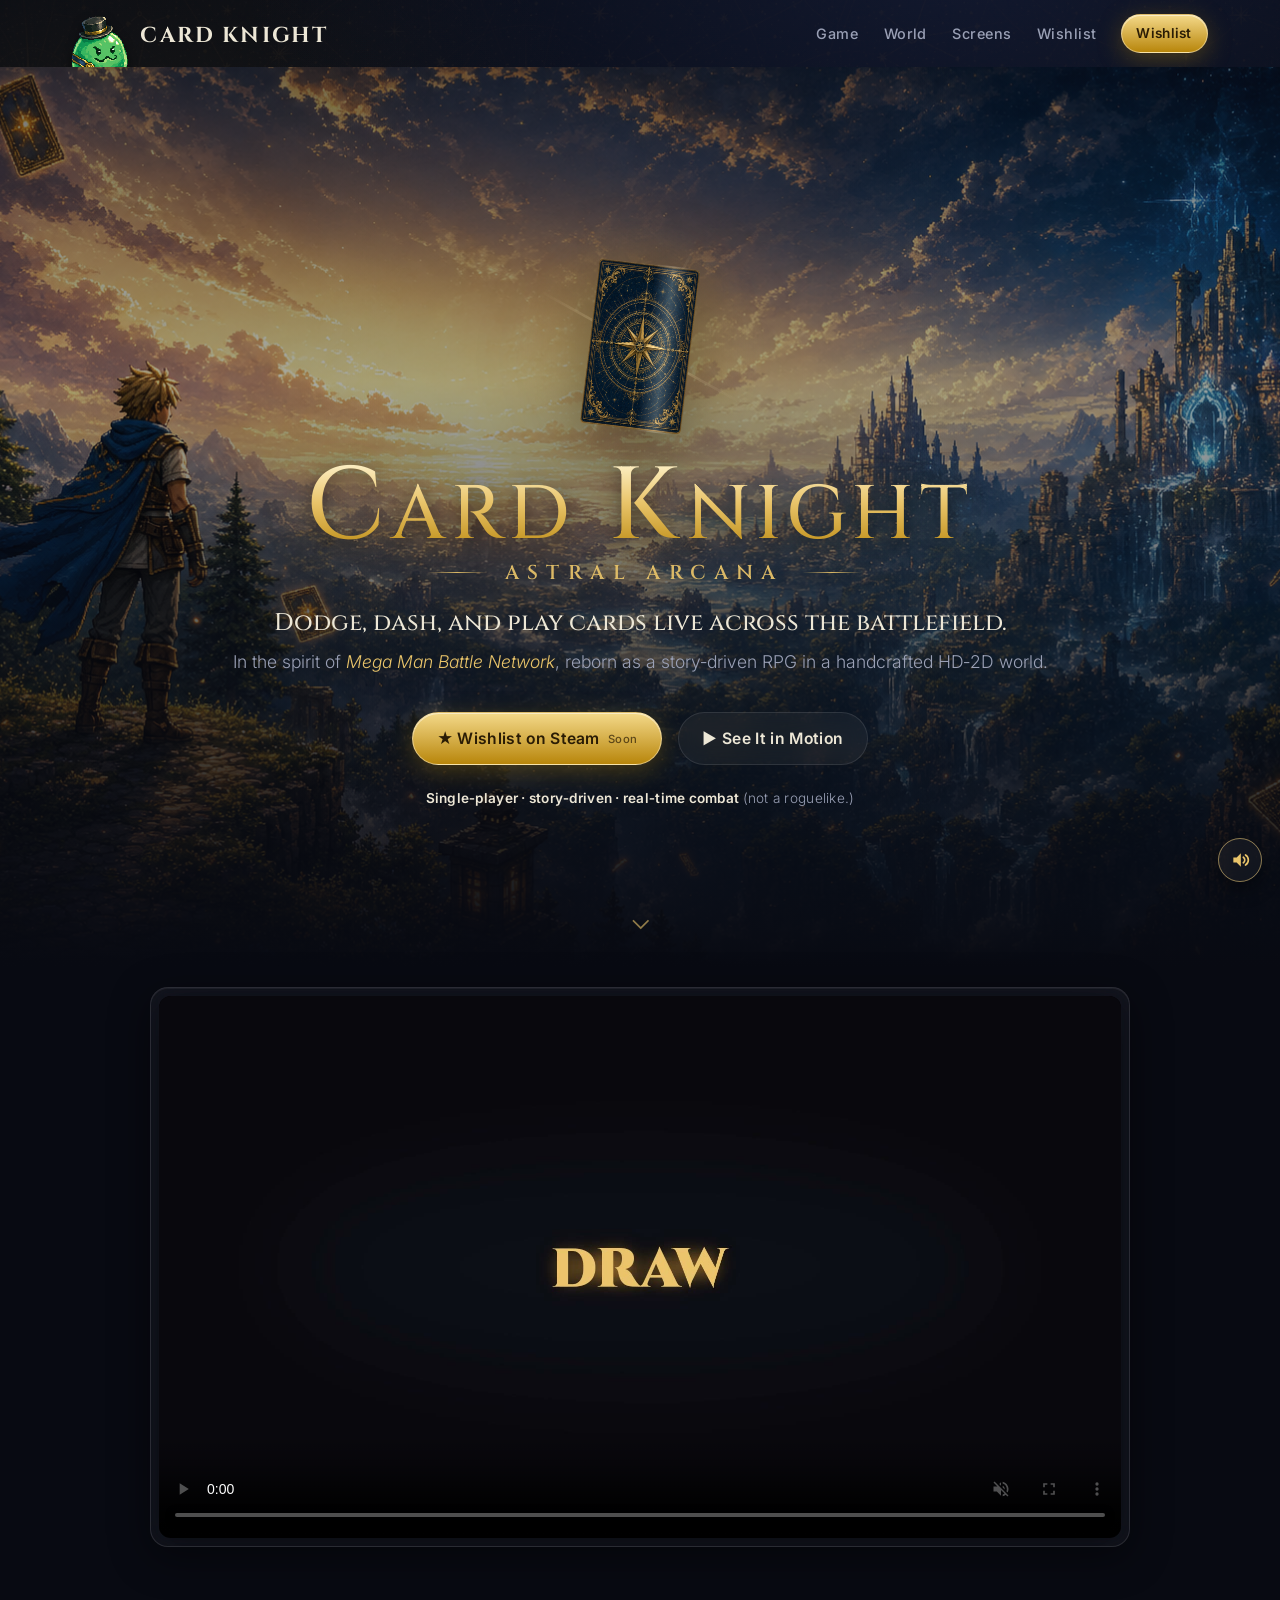
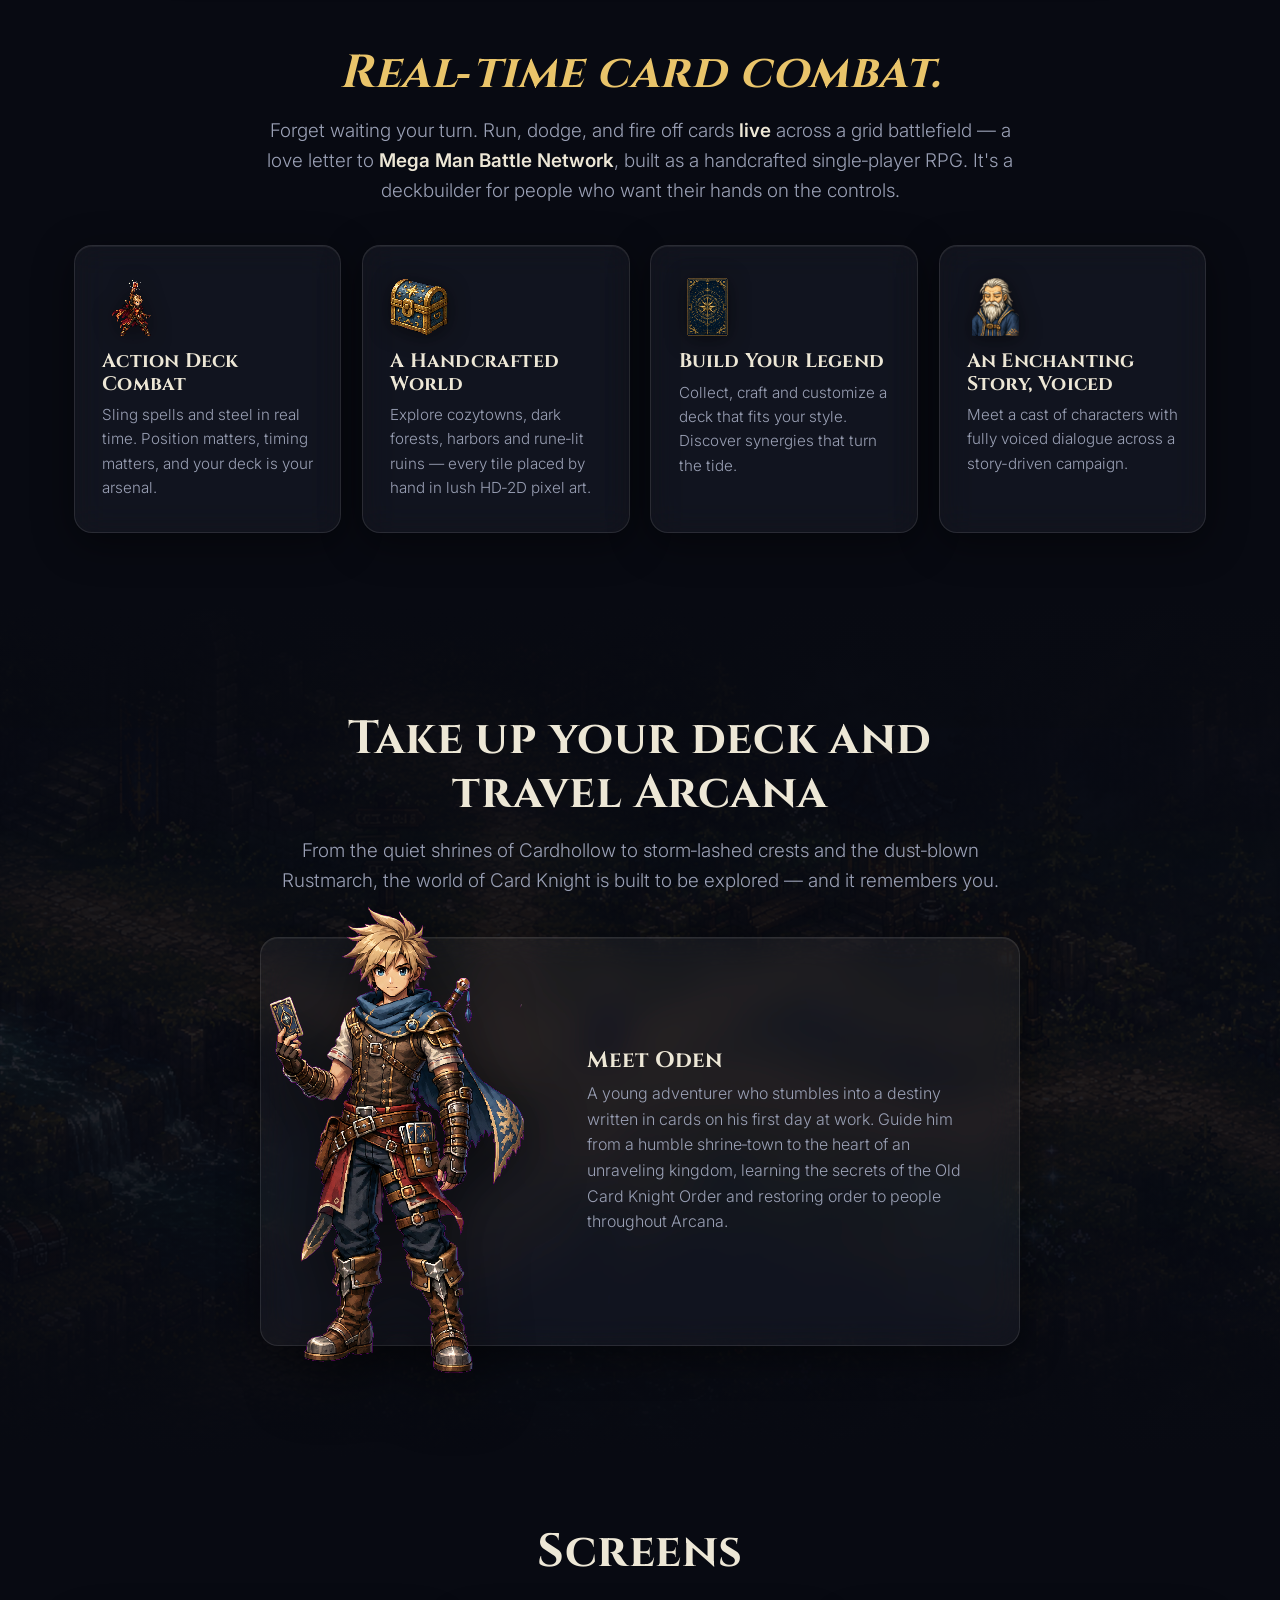
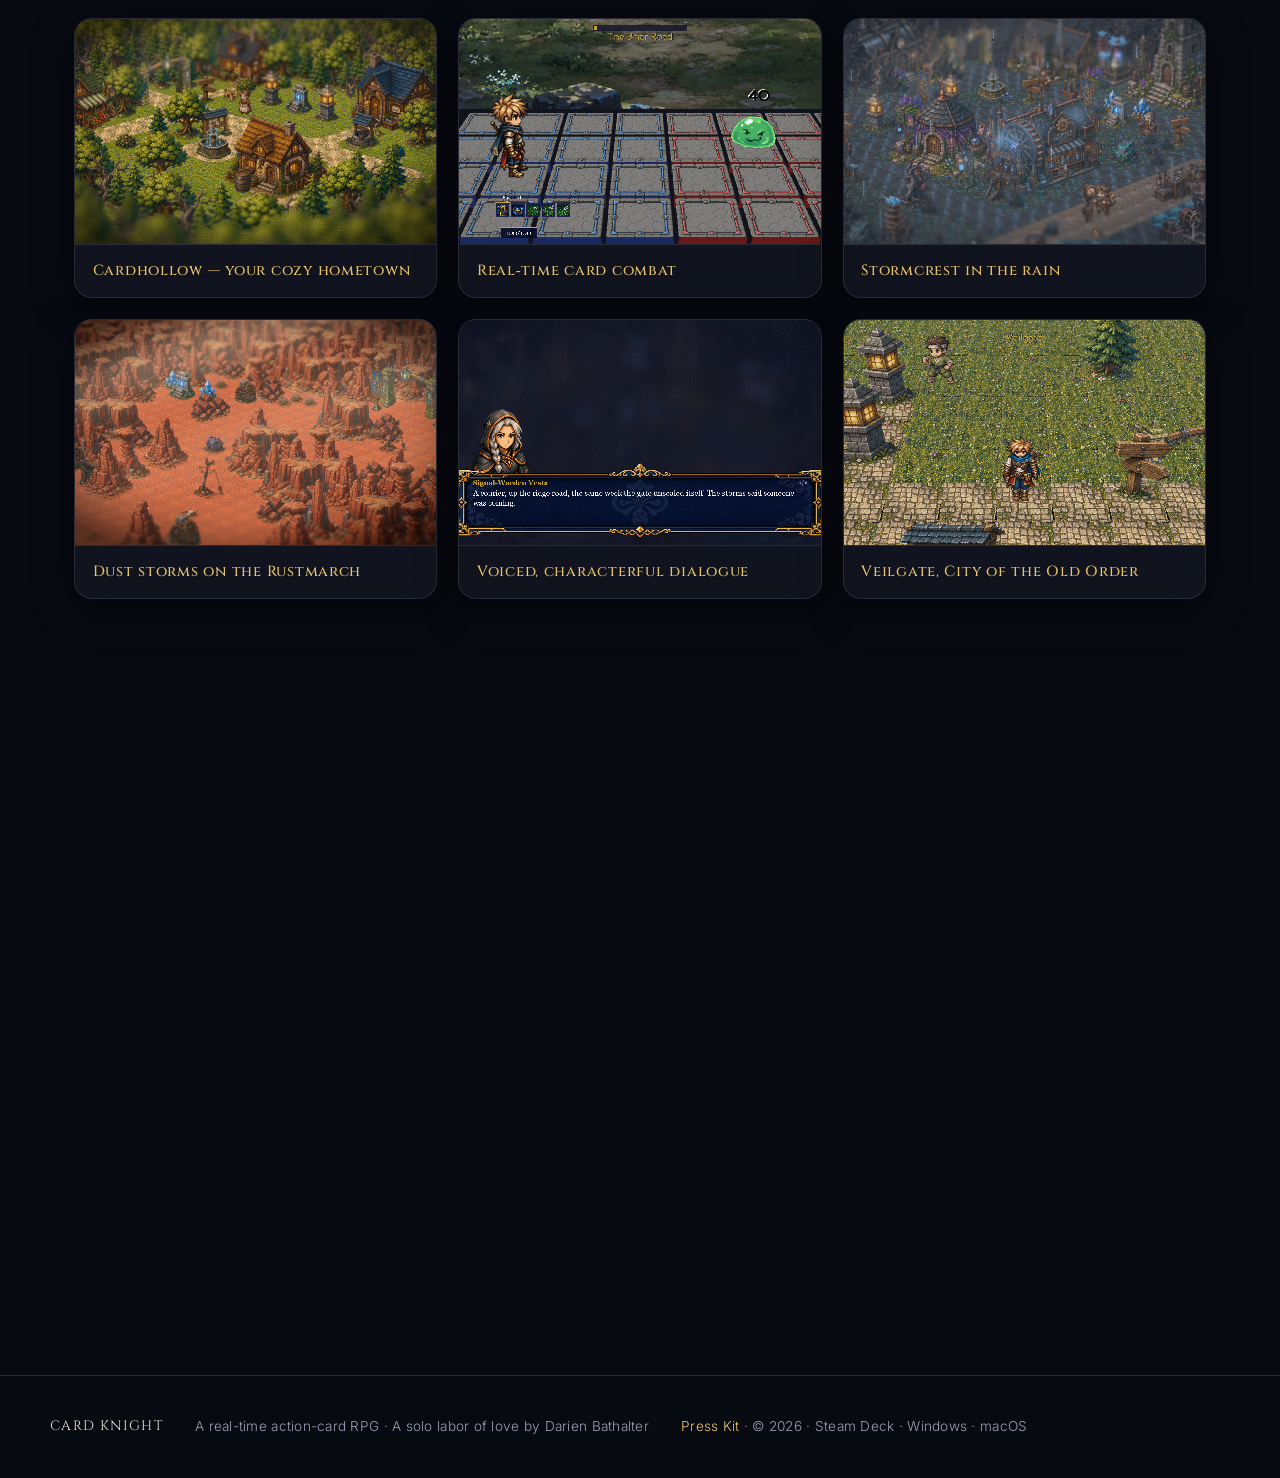
==== commit 1913d31a: "Landing: tighten positioning to "action-card RPG" + solo-auteur framing - Fix stray punctuation in O" ====
--- a/index.html
+++ b/index.html
@@ -3,11 +3,11 @@
 <head>
 <meta charset="UTF-8" />
 <meta name="viewport" content="width=device-width, initial-scale=1.0" />
-<title>Card Knight — A Real-Time Action Deckbuilder RPG</title>
-<meta name="description" content="Card Knight is a real-time action deckbuilder RPG in a handcrafted HD-2D world — the spirit of Mega Man Battle Network, reborn as a story-driven adventure. Wishlist on Steam." />
+<title>Card Knight — A Real-Time Action-Card RPG</title>
+<meta name="description" content="Card Knight is a real-time, grid-based action-card RPG in a handcrafted HD-2D world — the spirit of Mega Man Battle Network, reborn as a story-driven adventure. Wishlist on Steam." />
 
 <!-- Open Graph / social -->
-<meta property="og:title" content="Card Knight — A Real-Time Action Deckbuilder RPG" />
+<meta property="og:title" content="Card Knight — A Real-Time Action-Card RPG" />
 <meta property="og:description" content="Real-time card combat in a handcrafted HD-2D world — the spirit of Battle Network, reborn. Wishlist on Steam." />
 <meta property="og:type" content="website" />
 <meta property="og:url" content="https://cardknightgame.com/" />
@@ -137,7 +137,7 @@
       <img src="assets/img/oden.png" alt="Oden, the hero" class="px hero-char" />
       <div>
         <h3>Meet Oden</h3>
-        <p>A young adventurer who stumbles into a destiny written in cards on his first day at work. Guide him from a humble shrine&#8209;town to the heart of an unraveling kingdom, learning the secrets of the Old Card Knight Order and restoring order to people throughout Arcana.'.</p>
+        <p>A young adventurer who stumbles into a destiny written in cards on his first day at work. Guide him from a humble shrine&#8209;town to the heart of an unraveling kingdom, learning the secrets of the Old Card Knight Order and restoring order to people throughout Arcana.</p>
       </div>
     </div>
   </div>
@@ -175,7 +175,7 @@
 <footer class="footer">
   <div class="footer-inner">
     <span>CARD KNIGHT</span>
-    <span class="muted">A real-time action deckbuilder · Crafted by Darien Bathalter</span>
+    <span class="muted">A real-time action-card RPG · A solo labor of love by Darien Bathalter</span>
     <span class="muted"><a href="presskit.html" style="color:var(--gold)">Press Kit</a> · © <span id="yr"></span> · Steam Deck · Windows · macOS</span>
   </div>
 </footer>
